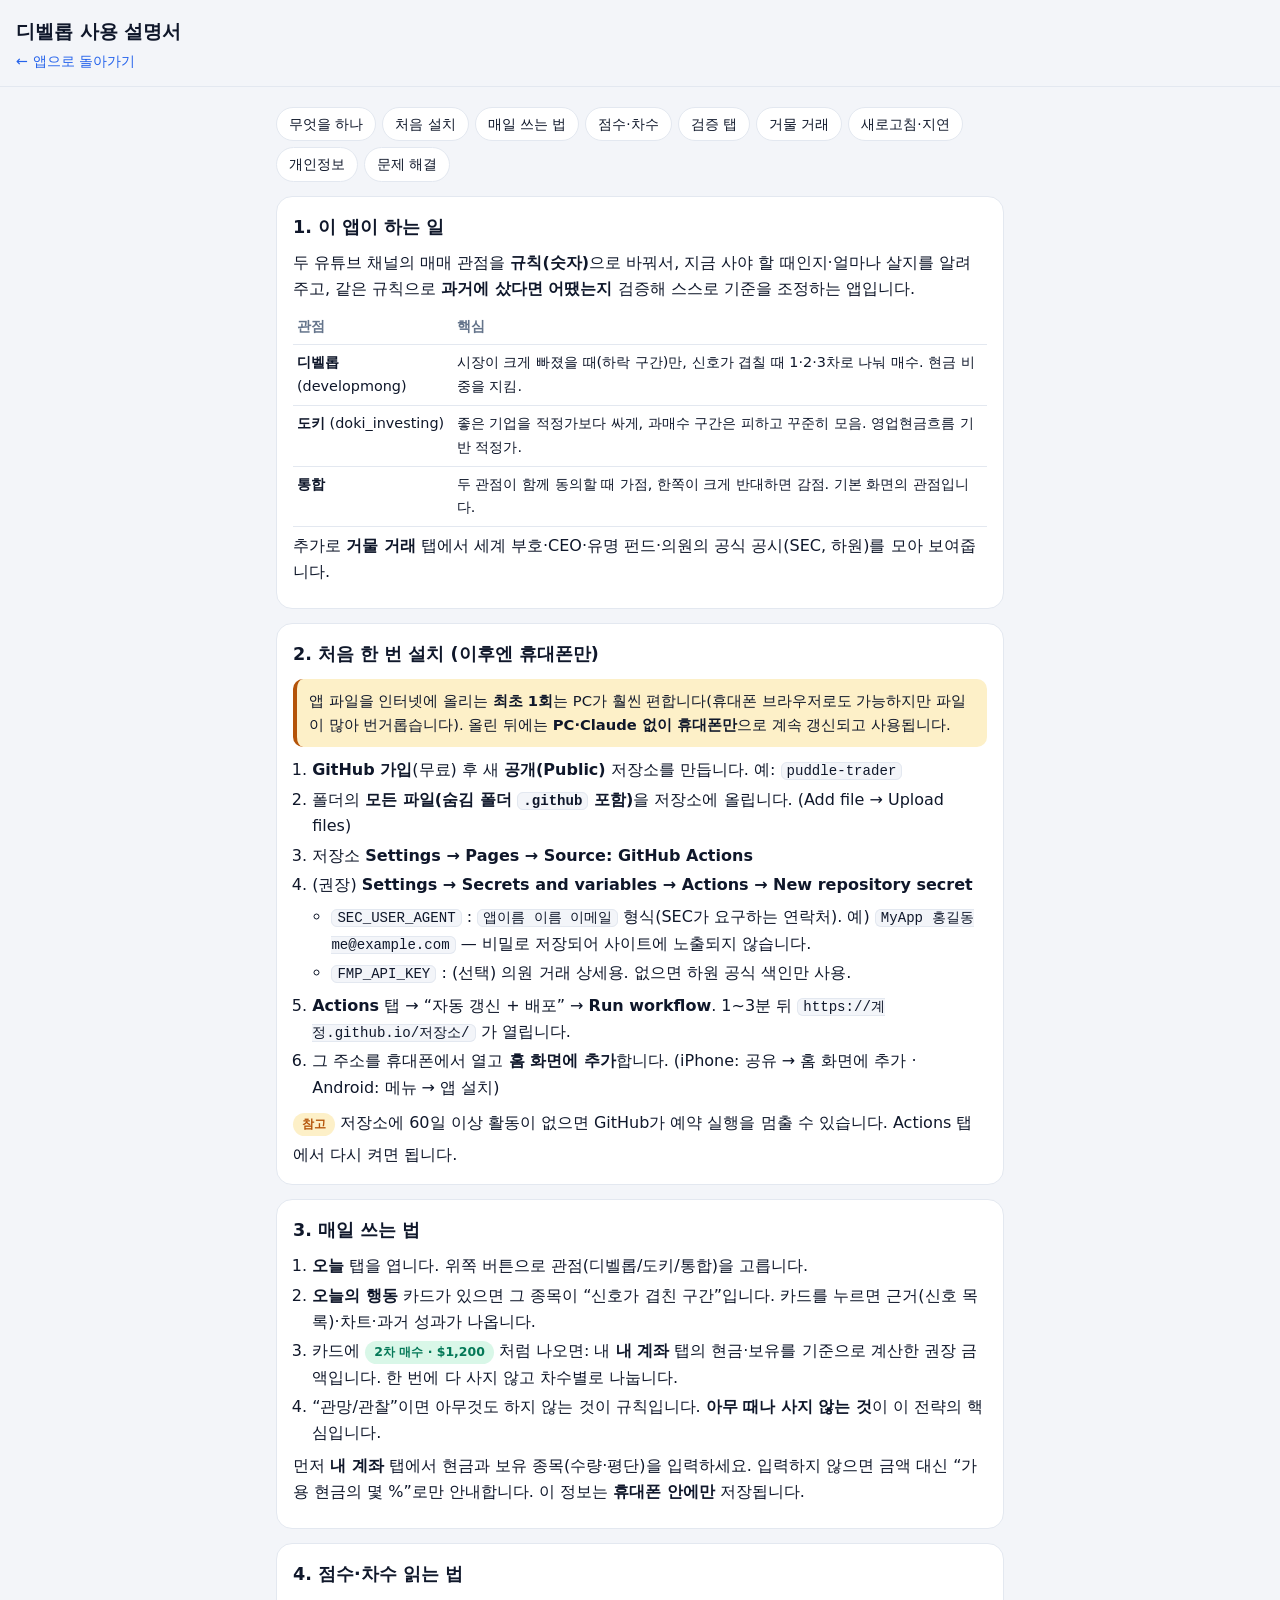
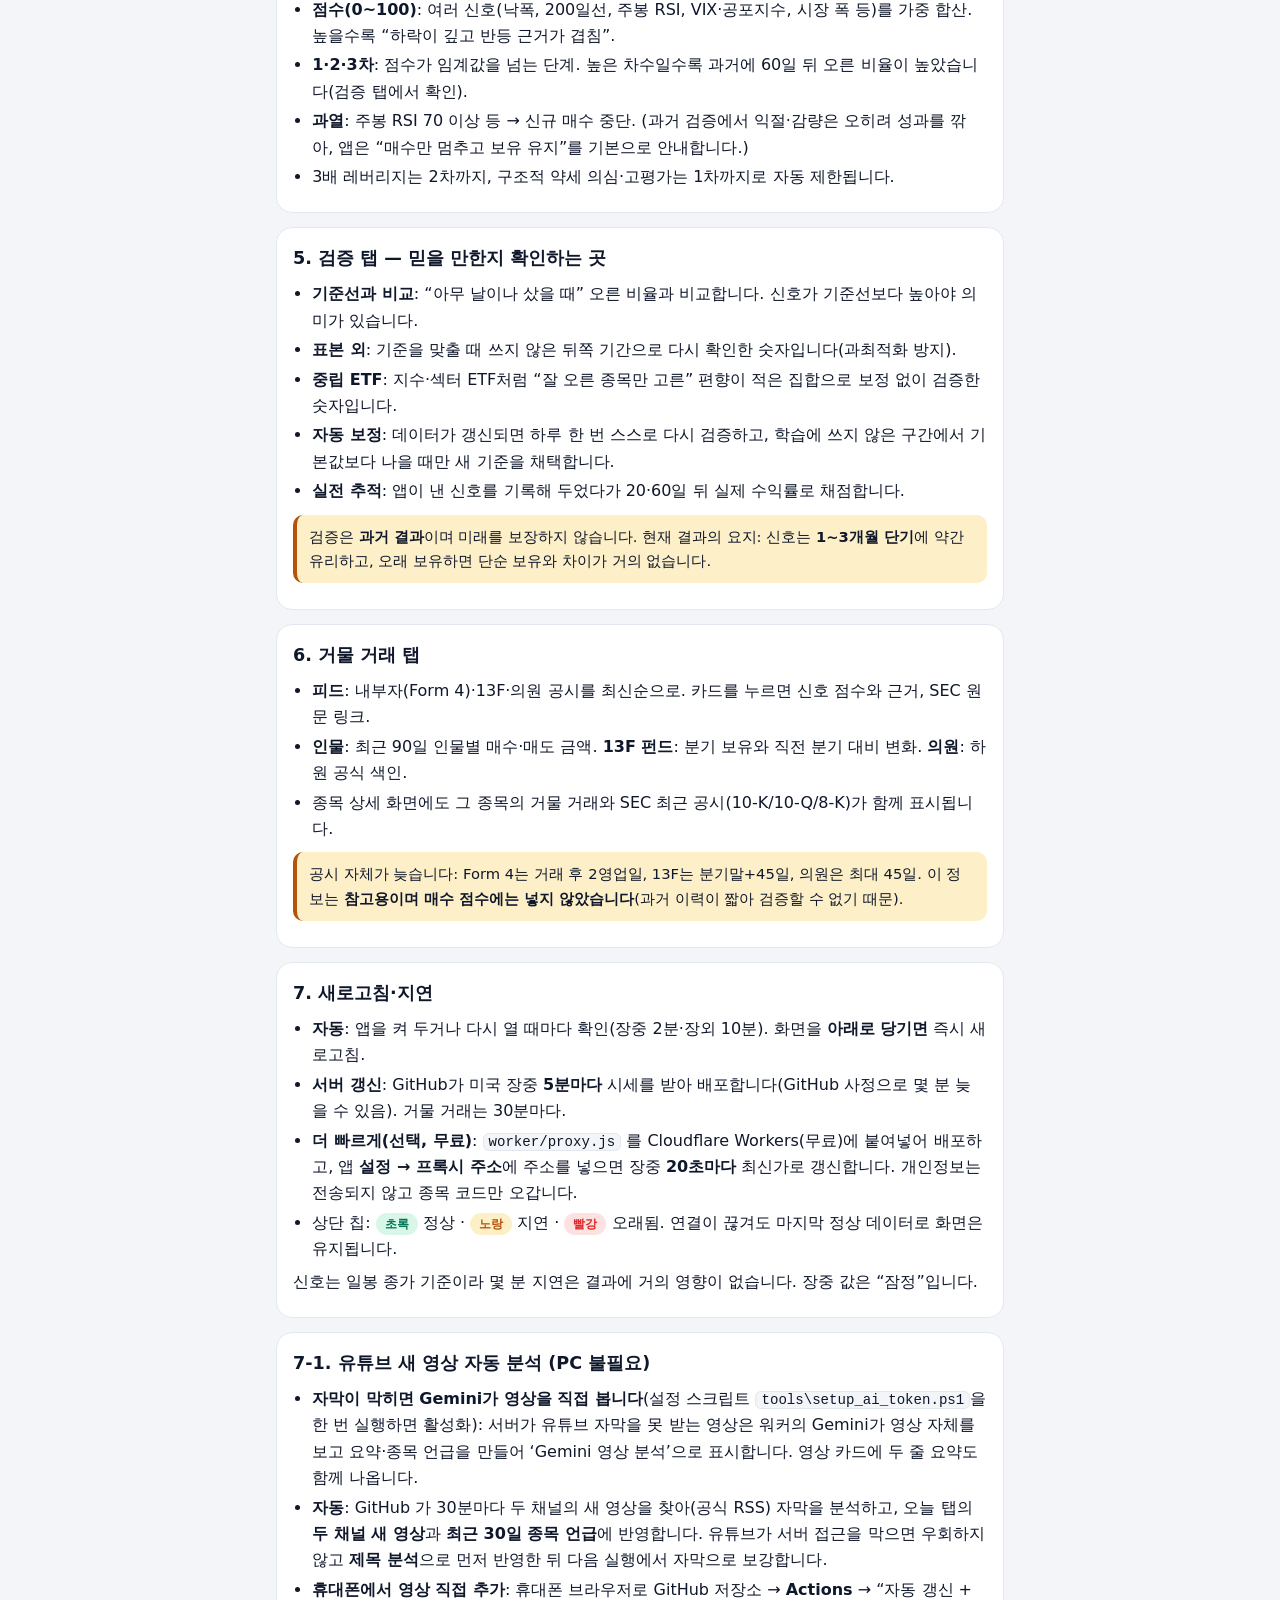
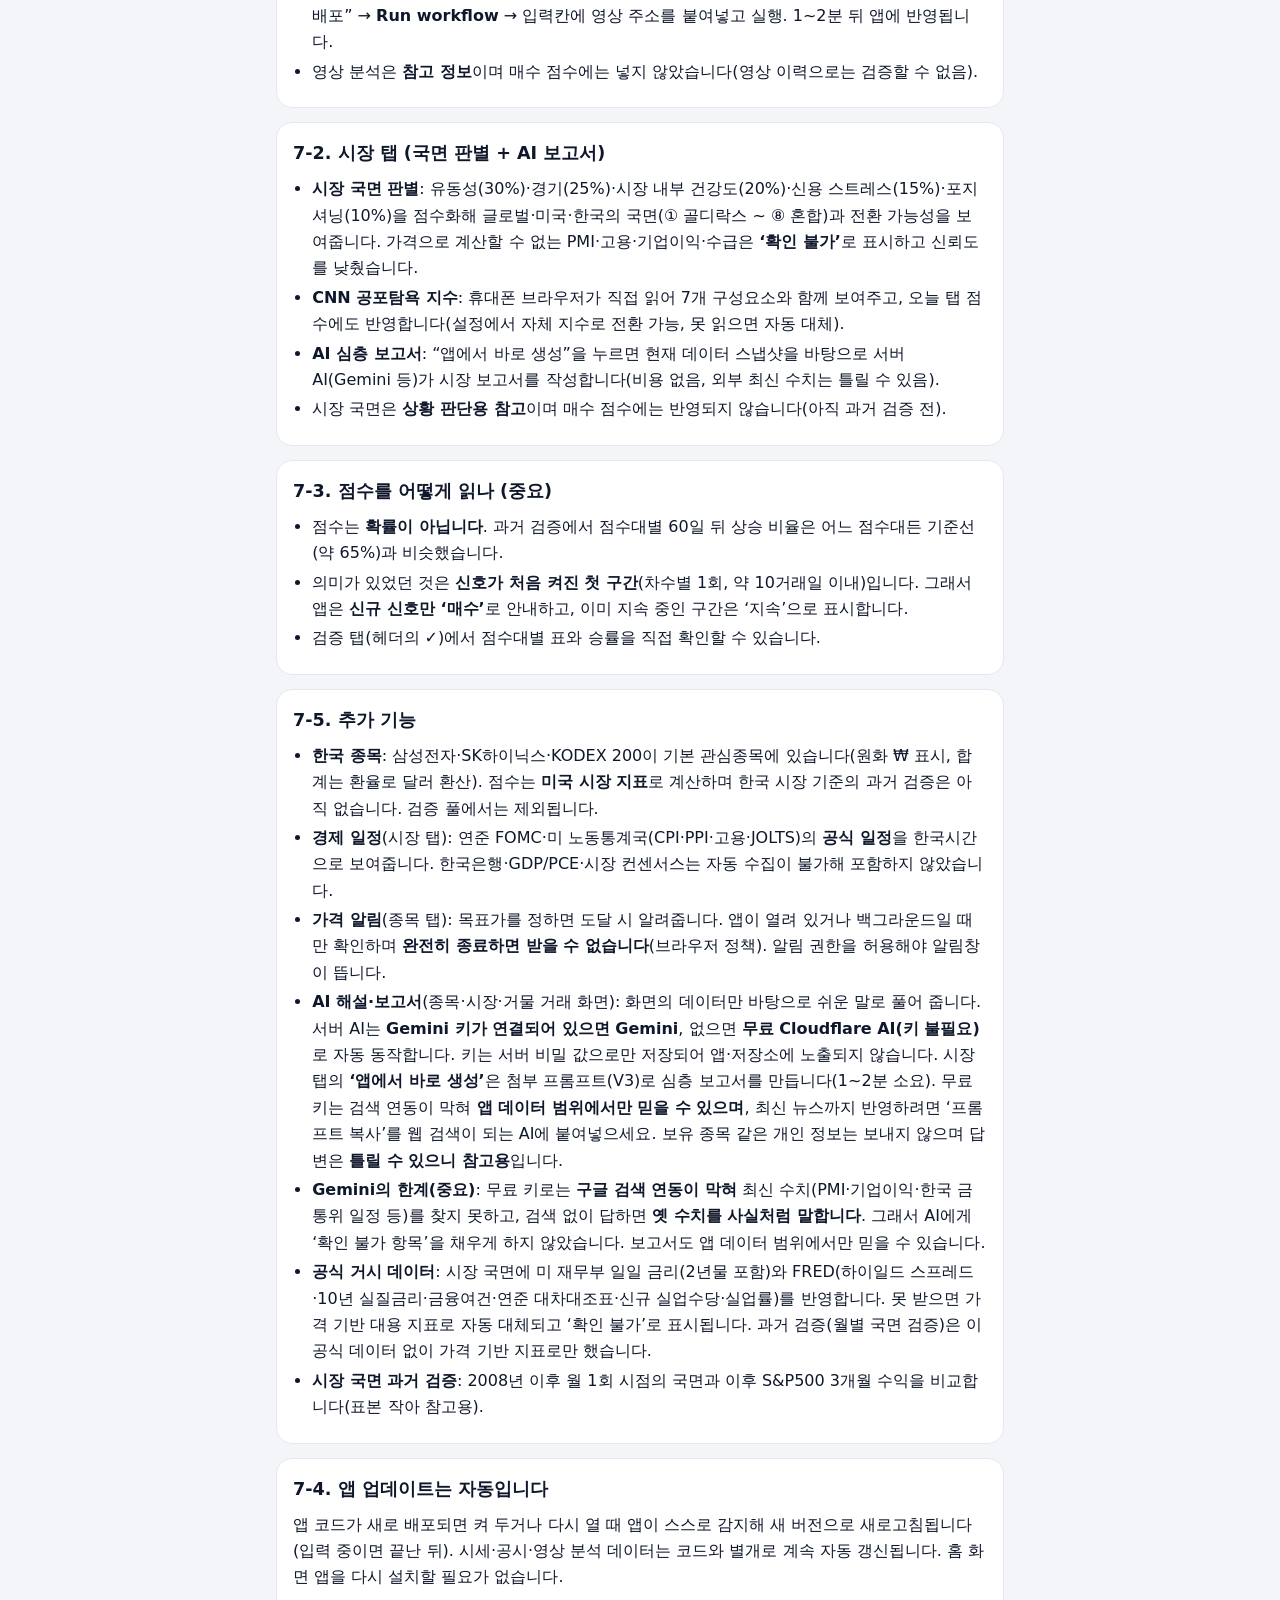
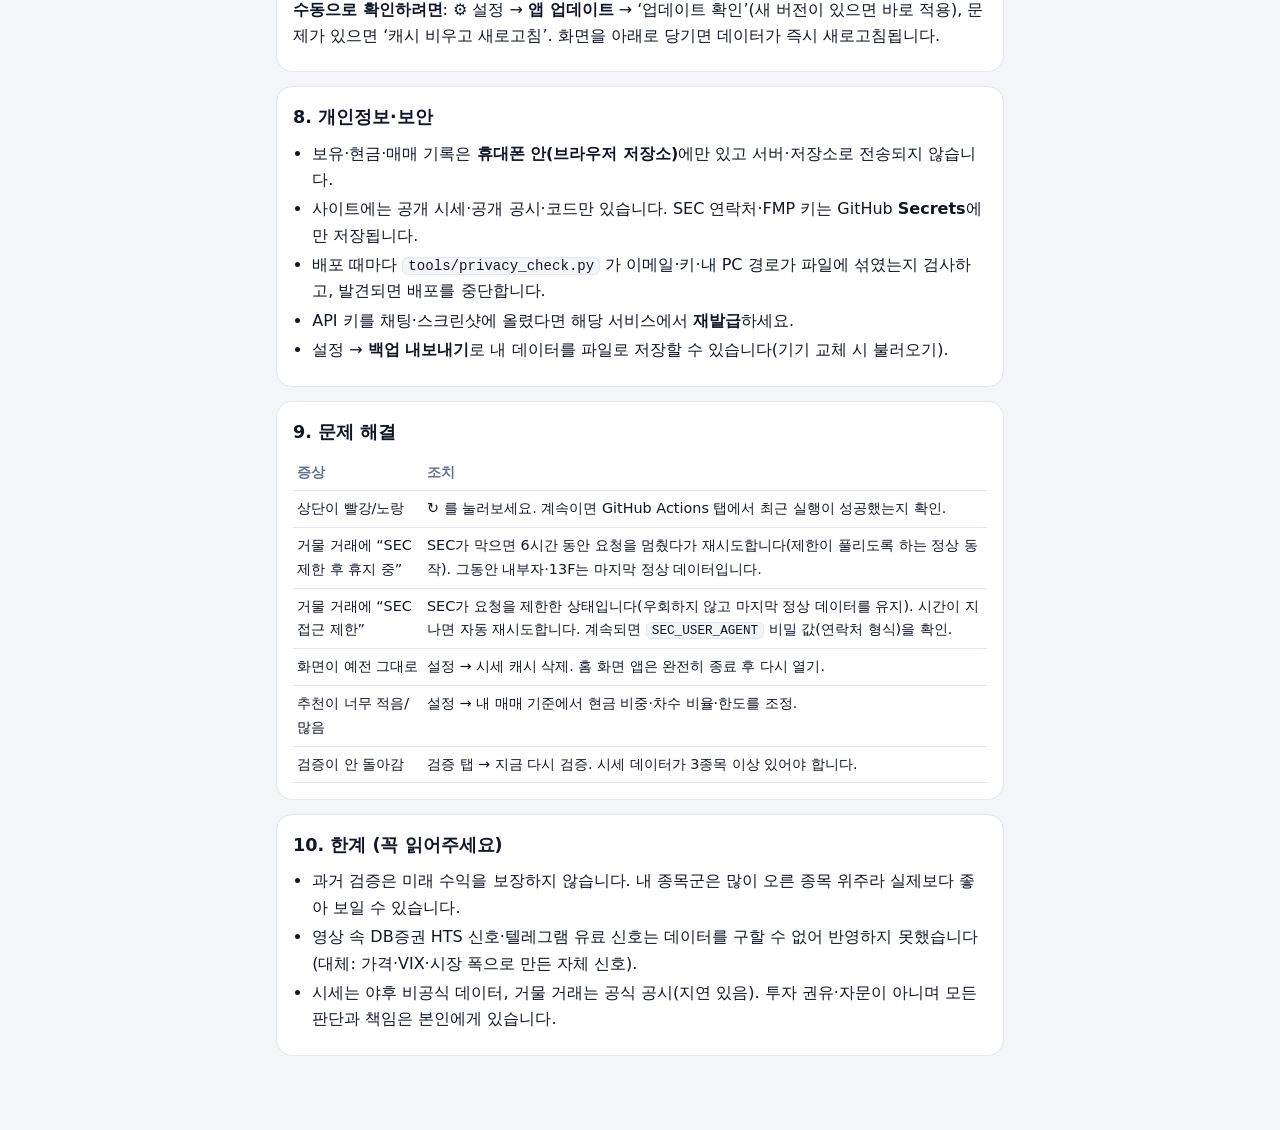
==== guide.html @ 91f0b8ea "상세 보기·3관점 비교·투자지표·종목 검색 추가, 불필요 항목 정리 - detail.js: 모든 지표 클릭 시 상세 시트(추이·기간별 변화·위치), 세 관점 비교, PER 등 투자" ====
<!doctype html>
<html lang="ko">
<head>
<meta charset="utf-8">
<meta name="viewport" content="width=device-width,initial-scale=1,viewport-fit=cover">
<meta name="theme-color" content="#0f172a">
<title>디벨롭 사용 설명서</title>
<style>
:root{--bg:#f3f5f9;--card:#fff;--ink:#0f172a;--mut:#64748b;--line:#e3e8f0;--acc:#2563eb;--good:#047857;--goodbg:#d9f7e8;--warn:#b45309;--warnbg:#fdf0c8;--bad:#dc2626;--badbg:#fde2e2}
@media (prefers-color-scheme:dark){:root{--bg:#0a0f1d;--card:#121a2e;--ink:#e8edf7;--mut:#9aa8bf;--line:#23304b;--acc:#6aa7ff;--good:#34d399;--goodbg:#073a2c;--warn:#fbbf24;--warnbg:#3b2b07;--bad:#f87171;--badbg:#411616}}
*{box-sizing:border-box}body{margin:0;background:var(--bg);color:var(--ink);font:16px/1.65 system-ui,-apple-system,"Malgun Gothic","Apple SD Gothic Neo",sans-serif}
header{padding:calc(16px + env(safe-area-inset-top)) 16px 12px;position:sticky;top:0;background:var(--bg);border-bottom:1px solid var(--line);z-index:5}
header h1{margin:0;font-size:1.2rem}header a{color:var(--acc);font-size:.9rem;text-decoration:none}
main{max-width:760px;margin:0 auto;padding:12px 16px 60px}
nav.toc{display:flex;flex-wrap:wrap;gap:6px;margin:8px 0 4px}nav.toc a{padding:5px 12px;border:1px solid var(--line);border-radius:99px;background:var(--card);color:var(--ink);text-decoration:none;font-size:.85rem}
section{background:var(--card);border:1px solid var(--line);border-radius:16px;padding:16px;margin:14px 0}
h2{margin:0 0 8px;font-size:1.1rem}h3{margin:14px 0 4px;font-size:1rem}p{margin:6px 0}ul,ol{padding-left:1.2em;margin:6px 0}li{margin:3px 0}
.tag{display:inline-block;padding:1px 9px;border-radius:99px;font-size:.78rem;font-weight:700;background:var(--goodbg);color:var(--good)}.tag.w{background:var(--warnbg);color:var(--warn)}.tag.b{background:var(--badbg);color:var(--bad)}
.box{border-left:4px solid var(--warn);background:var(--warnbg);padding:10px 12px;border-radius:10px;margin:10px 0;font-size:.92rem}
.ok{border-color:var(--good);background:var(--goodbg)}table{width:100%;border-collapse:collapse;font-size:.9rem}th,td{border-bottom:1px solid var(--line);padding:6px 4px;text-align:left;vertical-align:top}th{color:var(--mut);font-weight:600}
code{background:var(--bg);border:1px solid var(--line);border-radius:6px;padding:0 5px;font-size:.88em}
</style>
</head>
<body>
<header><h1>디벨롭 사용 설명서</h1><a href="index.html">← 앱으로 돌아가기</a></header>
<main>
<nav class="toc"><a href="#what">무엇을 하나</a><a href="#setup">처음 설치</a><a href="#daily">매일 쓰는 법</a><a href="#score">점수·차수</a><a href="#verify">검증 탭</a><a href="#whales">거물 거래</a><a href="#fresh">새로고침·지연</a><a href="#privacy">개인정보</a><a href="#fix">문제 해결</a></nav>

<section id="what"><h2>1. 이 앱이 하는 일</h2>
<p>두 유튜브 채널의 매매 관점을 <b>규칙(숫자)</b>으로 바꿔서, 지금 사야 할 때인지·얼마나 살지를 알려 주고, 같은 규칙으로 <b>과거에 샀다면 어땠는지</b> 검증해 스스로 기준을 조정하는 앱입니다.</p>
<table><tr><th>관점</th><th>핵심</th></tr>
<tr><td><b>디벨롭</b> (developmong)</td><td>시장이 크게 빠졌을 때(하락 구간)만, 신호가 겹칠 때 1·2·3차로 나눠 매수. 현금 비중을 지킴.</td></tr>
<tr><td><b>도키</b> (doki_investing)</td><td>좋은 기업을 적정가보다 싸게, 과매수 구간은 피하고 꾸준히 모음. 영업현금흐름 기반 적정가.</td></tr>
<tr><td><b>통합</b></td><td>두 관점이 함께 동의할 때 가점, 한쪽이 크게 반대하면 감점. 기본 화면의 관점입니다.</td></tr></table>
<p>추가로 <b>거물 거래</b> 탭에서 세계 부호·CEO·유명 펀드·의원의 공식 공시(SEC, 하원)를 모아 보여줍니다.</p></section>

<section id="setup"><h2>2. 처음 한 번 설치 (이후엔 휴대폰만)</h2>
<div class="box">앱 파일을 인터넷에 올리는 <b>최초 1회</b>는 PC가 훨씬 편합니다(휴대폰 브라우저로도 가능하지만 파일이 많아 번거롭습니다). 올린 뒤에는 <b>PC·Claude 없이 휴대폰만</b>으로 계속 갱신되고 사용됩니다.</div>
<ol>
<li><b>GitHub 가입</b>(무료) 후 새 <b>공개(Public)</b> 저장소를 만듭니다. 예: <code>puddle-trader</code></li>
<li>폴더의 <b>모든 파일(숨김 폴더 <code>.github</code> 포함)</b>을 저장소에 올립니다. (Add file → Upload files)</li>
<li>저장소 <b>Settings → Pages → Source: GitHub Actions</b></li>
<li>(권장) <b>Settings → Secrets and variables → Actions → New repository secret</b>
<ul><li><code>SEC_USER_AGENT</code> : <code>앱이름 이름 이메일</code> 형식(SEC가 요구하는 연락처). 예) <code>MyApp 홍길동 me@example.com</code> — 비밀로 저장되어 사이트에 노출되지 않습니다.</li>
<li><code>FMP_API_KEY</code> : (선택) 의원 거래 상세용. 없으면 하원 공식 색인만 사용.</li></ul></li>
<li><b>Actions</b> 탭 → “자동 갱신 + 배포” → <b>Run workflow</b>. 1~3분 뒤 <code>https://계정.github.io/저장소/</code> 가 열립니다.</li>
<li>그 주소를 휴대폰에서 열고 <b>홈 화면에 추가</b>합니다. (iPhone: 공유 → 홈 화면에 추가 · Android: 메뉴 → 앱 설치)</li>
</ol>
<p class="tag w">참고</p> 저장소에 60일 이상 활동이 없으면 GitHub가 예약 실행을 멈출 수 있습니다. Actions 탭에서 다시 켜면 됩니다.</section>

<section id="daily"><h2>3. 매일 쓰는 법</h2>
<ol>
<li><b>오늘</b> 탭을 엽니다. 위쪽 버튼으로 관점(디벨롭/도키/통합)을 고릅니다.</li>
<li><b>오늘의 행동</b> 카드가 있으면 그 종목이 “신호가 겹친 구간”입니다. 카드를 누르면 근거(신호 목록)·차트·과거 성과가 나옵니다.</li>
<li>카드에 <span class="tag">2차 매수 · $1,200</span> 처럼 나오면: 내 <b>내 계좌</b> 탭의 현금·보유를 기준으로 계산한 권장 금액입니다. 한 번에 다 사지 않고 차수별로 나눕니다.</li>
<li>“관망/관찰”이면 아무것도 하지 않는 것이 규칙입니다. <b>아무 때나 사지 않는 것</b>이 이 전략의 핵심입니다.</li>
</ol>
<p>먼저 <b>내 계좌</b> 탭에서 현금과 보유 종목(수량·평단)을 입력하세요. 입력하지 않으면 금액 대신 “가용 현금의 몇 %”로만 안내합니다. 이 정보는 <b>휴대폰 안에만</b> 저장됩니다.</p></section>

<section id="score"><h2>4. 점수·차수 읽는 법</h2>
<ul><li><b>점수(0~100)</b>: 여러 신호(낙폭, 200일선, 주봉 RSI, VIX·공포지수, 시장 폭 등)를 가중 합산. 높을수록 “하락이 깊고 반등 근거가 겹침”.</li>
<li><b>1·2·3차</b>: 점수가 임계값을 넘는 단계. 높은 차수일수록 과거에 60일 뒤 오른 비율이 높았습니다(검증 탭에서 확인).</li>
<li><b>과열</b>: 주봉 RSI 70 이상 등 → 신규 매수 중단. (과거 검증에서 익절·감량은 오히려 성과를 깎아, 앱은 “매수만 멈추고 보유 유지”를 기본으로 안내합니다.)</li>
<li>3배 레버리지는 2차까지, 구조적 약세 의심·고평가는 1차까지로 자동 제한됩니다.</li></ul></section>

<section id="verify"><h2>5. 검증 탭 — 믿을 만한지 확인하는 곳</h2>
<ul><li><b>기준선과 비교</b>: “아무 날이나 샀을 때” 오른 비율과 비교합니다. 신호가 기준선보다 높아야 의미가 있습니다.</li>
<li><b>표본 외</b>: 기준을 맞출 때 쓰지 않은 뒤쪽 기간으로 다시 확인한 숫자입니다(과최적화 방지).</li>
<li><b>중립 ETF</b>: 지수·섹터 ETF처럼 “잘 오른 종목만 고른” 편향이 적은 집합으로 보정 없이 검증한 숫자입니다.</li>
<li><b>자동 보정</b>: 데이터가 갱신되면 하루 한 번 스스로 다시 검증하고, 학습에 쓰지 않은 구간에서 기본값보다 나을 때만 새 기준을 채택합니다.</li>
<li><b>실전 추적</b>: 앱이 낸 신호를 기록해 두었다가 20·60일 뒤 실제 수익률로 채점합니다.</li></ul>
<div class="box">검증은 <b>과거 결과</b>이며 미래를 보장하지 않습니다. 현재 결과의 요지: 신호는 <b>1~3개월 단기</b>에 약간 유리하고, 오래 보유하면 단순 보유와 차이가 거의 없습니다.</div></section>

<section id="whales"><h2>6. 거물 거래 탭</h2>
<ul><li><b>피드</b>: 내부자(Form 4)·13F·의원 공시를 최신순으로. 카드를 누르면 신호 점수와 근거, SEC 원문 링크.</li>
<li><b>인물</b>: 최근 90일 인물별 매수·매도 금액. <b>13F 펀드</b>: 분기 보유와 직전 분기 대비 변화. <b>의원</b>: 하원 공식 색인.</li>
<li>종목 상세 화면에도 그 종목의 거물 거래와 SEC 최근 공시(10-K/10-Q/8-K)가 함께 표시됩니다.</li></ul>
<div class="box">공시 자체가 늦습니다: Form 4는 거래 후 2영업일, 13F는 분기말+45일, 의원은 최대 45일. 이 정보는 <b>참고용이며 매수 점수에는 넣지 않았습니다</b>(과거 이력이 짧아 검증할 수 없기 때문).</div></section>

<section id="fresh"><h2>7. 새로고침·지연</h2>
<ul><li><b>자동</b>: 앱을 켜 두거나 다시 열 때마다 확인(장중 2분·장외 10분). 화면을 <b>아래로 당기면</b> 즉시 새로고침.</li>
<li><b>서버 갱신</b>: GitHub가 미국 장중 <b>5분마다</b> 시세를 받아 배포합니다(GitHub 사정으로 몇 분 늦을 수 있음). 거물 거래는 30분마다.</li>
<li><b>더 빠르게(선택, 무료)</b>: <code>worker/proxy.js</code> 를 Cloudflare Workers(무료)에 붙여넣어 배포하고, 앱 <b>설정 → 프록시 주소</b>에 주소를 넣으면 장중 <b>20초마다</b> 최신가로 갱신합니다. 개인정보는 전송되지 않고 종목 코드만 오갑니다.</li>
<li>상단 칩: <span class="tag">초록</span> 정상 · <span class="tag w">노랑</span> 지연 · <span class="tag b">빨강</span> 오래됨. 연결이 끊겨도 마지막 정상 데이터로 화면은 유지됩니다.</li></ul>
<p>신호는 일봉 종가 기준이라 몇 분 지연은 결과에 거의 영향이 없습니다. 장중 값은 “잠정”입니다.</p></section>

<section id="videos"><h2>7-1. 유튜브 새 영상 자동 분석 (PC 불필요)</h2>
<ul><li><b>자막이 막히면 Gemini가 영상을 직접 봅니다</b>(설정 스크립트 <code>tools\setup_ai_token.ps1</code>을 한 번 실행하면 활성화): 서버가 유튜브 자막을 못 받는 영상은 워커의 Gemini가 영상 자체를 보고 요약·종목 언급을 만들어 ‘Gemini 영상 분석’으로 표시합니다. 영상 카드에 두 줄 요약도 함께 나옵니다.</li>
<li><b>자동</b>: GitHub 가 30분마다 두 채널의 새 영상을 찾아(공식 RSS) 자막을 분석하고, 오늘 탭의 <b>두 채널 새 영상</b>과 <b>최근 30일 종목 언급</b>에 반영합니다. 유튜브가 서버 접근을 막으면 우회하지 않고 <b>제목 분석</b>으로 먼저 반영한 뒤 다음 실행에서 자막으로 보강합니다.</li>
<li><b>휴대폰에서 영상 직접 추가</b>: 휴대폰 브라우저로 GitHub 저장소 → <b>Actions</b> → “자동 갱신 + 배포” → <b>Run workflow</b> → 입력칸에 영상 주소를 붙여넣고 실행. 1~2분 뒤 앱에 반영됩니다.</li>
<li>영상 분석은 <b>참고 정보</b>이며 매수 점수에는 넣지 않았습니다(영상 이력으로는 검증할 수 없음).</li></ul></section>

<section id="market"><h2>7-2. 시장 탭 (국면 판별 + AI 보고서)</h2>
<ul><li><b>시장 국면 판별</b>: 유동성(30%)·경기(25%)·시장 내부 건강도(20%)·신용 스트레스(15%)·포지셔닝(10%)을 점수화해 글로벌·미국·한국의 국면(① 골디락스 ~ ⑧ 혼합)과 전환 가능성을 보여줍니다. 가격으로 계산할 수 없는 PMI·고용·기업이익·수급은 <b>‘확인 불가’</b>로 표시하고 신뢰도를 낮췄습니다.</li>
<li><b>CNN 공포탐욕 지수</b>: 휴대폰 브라우저가 직접 읽어 7개 구성요소와 함께 보여주고, 오늘 탭 점수에도 반영합니다(설정에서 자체 지수로 전환 가능, 못 읽으면 자동 대체).</li>
<li><b>AI 심층 보고서</b>: “앱에서 바로 생성”을 누르면 현재 데이터 스냅샷을 바탕으로 서버 AI(Gemini 등)가 시장 보고서를 작성합니다(비용 없음, 외부 최신 수치는 틀릴 수 있음).</li>
<li>시장 국면은 <b>상황 판단용 참고</b>이며 매수 점수에는 반영되지 않습니다(아직 과거 검증 전).</li></ul></section>

<section id="trust"><h2>7-3. 점수를 어떻게 읽나 (중요)</h2>
<ul><li>점수는 <b>확률이 아닙니다</b>. 과거 검증에서 점수대별 60일 뒤 상승 비율은 어느 점수대든 기준선(약 65%)과 비슷했습니다.</li>
<li>의미가 있었던 것은 <b>신호가 처음 켜진 첫 구간</b>(차수별 1회, 약 10거래일 이내)입니다. 그래서 앱은 <b>신규 신호만 ‘매수’</b>로 안내하고, 이미 지속 중인 구간은 ‘지속’으로 표시합니다.</li>
<li>검증 탭(헤더의 ✓)에서 점수대별 표와 승률을 직접 확인할 수 있습니다.</li></ul></section>

<section id="extras"><h2>7-5. 추가 기능</h2>
<ul><li><b>한국 종목</b>: 삼성전자·SK하이닉스·KODEX 200이 기본 관심종목에 있습니다(원화 ₩ 표시, 합계는 환율로 달러 환산). 점수는 <b>미국 시장 지표</b>로 계산하며 한국 시장 기준의 과거 검증은 아직 없습니다. 검증 풀에서는 제외됩니다.</li>
<li><b>경제 일정</b>(시장 탭): 연준 FOMC·미 노동통계국(CPI·PPI·고용·JOLTS)의 <b>공식 일정</b>을 한국시간으로 보여줍니다. 한국은행·GDP/PCE·시장 컨센서스는 자동 수집이 불가해 포함하지 않았습니다.</li>
<li><b>가격 알림</b>(종목 탭): 목표가를 정하면 도달 시 알려줍니다. 앱이 열려 있거나 백그라운드일 때만 확인하며 <b>완전히 종료하면 받을 수 없습니다</b>(브라우저 정책). 알림 권한을 허용해야 알림창이 뜹니다.</li>
<li><b>AI 해설·보고서</b>(종목·시장·거물 거래 화면): 화면의 데이터만 바탕으로 쉬운 말로 풀어 줍니다. 서버 AI는 <b>Gemini 키가 연결되어 있으면 Gemini</b>, 없으면 <b>무료 Cloudflare AI(키 불필요)</b>로 자동 동작합니다. 키는 서버 비밀 값으로만 저장되어 앱·저장소에 노출되지 않습니다. 시장 탭의 <b>‘앱에서 바로 생성’</b>은 첨부 프롬프트(V3)로 심층 보고서를 만듭니다(1~2분 소요). 무료 키는 검색 연동이 막혀 <b>앱 데이터 범위에서만 믿을 수 있으며</b>, 최신 뉴스까지 반영하려면 ‘프롬프트 복사’를 웹 검색이 되는 AI에 붙여넣으세요. 보유 종목 같은 개인 정보는 보내지 않으며 답변은 <b>틀릴 수 있으니 참고용</b>입니다.</li>
<li><b>Gemini의 한계(중요)</b>: 무료 키로는 <b>구글 검색 연동이 막혀</b> 최신 수치(PMI·기업이익·한국 금통위 일정 등)를 찾지 못하고, 검색 없이 답하면 <b>옛 수치를 사실처럼 말합니다</b>. 그래서 AI에게 ‘확인 불가 항목’을 채우게 하지 않았습니다. 보고서도 앱 데이터 범위에서만 믿을 수 있습니다.</li>
<li><b>공식 거시 데이터</b>: 시장 국면에 미 재무부 일일 금리(2년물 포함)와 FRED(하이일드 스프레드·10년 실질금리·금융여건·연준 대차대조표·신규 실업수당·실업률)를 반영합니다. 못 받으면 가격 기반 대용 지표로 자동 대체되고 ‘확인 불가’로 표시됩니다. 과거 검증(월별 국면 검증)은 이 공식 데이터 없이 가격 기반 지표로만 했습니다.</li>
<li><b>시장 국면 과거 검증</b>: 2008년 이후 월 1회 시점의 국면과 이후 S&P500 3개월 수익을 비교합니다(표본 작아 참고용).</li></ul></section>

<section id="autoupdate"><h2>7-4. 앱 업데이트는 자동입니다</h2>
<p>앱 코드가 새로 배포되면 켜 두거나 다시 열 때 앱이 스스로 감지해 새 버전으로 새로고침됩니다(입력 중이면 끝난 뒤). 시세·공시·영상 분석 데이터는 코드와 별개로 계속 자동 갱신됩니다. 홈 화면 앱을 다시 설치할 필요가 없습니다.</p>
<p><b>수동으로 확인하려면</b>: ⚙ 설정 → <b>앱 업데이트</b> → ‘업데이트 확인’(새 버전이 있으면 바로 적용), 문제가 있으면 ‘캐시 비우고 새로고침’. 화면을 아래로 당기면 데이터가 즉시 새로고침됩니다.</p></section>

<section id="privacy"><h2>8. 개인정보·보안</h2>
<ul><li>보유·현금·매매 기록은 <b>휴대폰 안(브라우저 저장소)</b>에만 있고 서버·저장소로 전송되지 않습니다.</li>
<li>사이트에는 공개 시세·공개 공시·코드만 있습니다. SEC 연락처·FMP 키는 GitHub <b>Secrets</b>에만 저장됩니다.</li>
<li>배포 때마다 <code>tools/privacy_check.py</code> 가 이메일·키·내 PC 경로가 파일에 섞였는지 검사하고, 발견되면 배포를 중단합니다.</li>
<li>API 키를 채팅·스크린샷에 올렸다면 해당 서비스에서 <b>재발급</b>하세요.</li>
<li>설정 → <b>백업 내보내기</b>로 내 데이터를 파일로 저장할 수 있습니다(기기 교체 시 불러오기).</li></ul></section>

<section id="fix"><h2>9. 문제 해결</h2>
<table><tr><th>증상</th><th>조치</th></tr>
<tr><td>상단이 빨강/노랑</td><td>↻ 를 눌러보세요. 계속이면 GitHub Actions 탭에서 최근 실행이 성공했는지 확인.</td></tr>
<tr><td>거물 거래에 “SEC 제한 후 휴지 중”</td><td>SEC가 막으면 6시간 동안 요청을 멈췄다가 재시도합니다(제한이 풀리도록 하는 정상 동작). 그동안 내부자·13F는 마지막 정상 데이터입니다.</td></tr>
<tr><td>거물 거래에 “SEC 접근 제한”</td><td>SEC가 요청을 제한한 상태입니다(우회하지 않고 마지막 정상 데이터를 유지). 시간이 지나면 자동 재시도합니다. 계속되면 <code>SEC_USER_AGENT</code> 비밀 값(연락처 형식)을 확인.</td></tr>
<tr><td>화면이 예전 그대로</td><td>설정 → 시세 캐시 삭제. 홈 화면 앱은 완전히 종료 후 다시 열기.</td></tr>
<tr><td>추천이 너무 적음/많음</td><td>설정 → 내 매매 기준에서 현금 비중·차수 비율·한도를 조정.</td></tr>
<tr><td>검증이 안 돌아감</td><td>검증 탭 → 지금 다시 검증. 시세 데이터가 3종목 이상 있어야 합니다.</td></tr></table></section>

<section><h2>10. 한계 (꼭 읽어주세요)</h2>
<ul><li>과거 검증은 미래 수익을 보장하지 않습니다. 내 종목군은 많이 오른 종목 위주라 실제보다 좋아 보일 수 있습니다.</li>
<li>영상 속 DB증권 HTS 신호·텔레그램 유료 신호는 데이터를 구할 수 없어 반영하지 못했습니다(대체: 가격·VIX·시장 폭으로 만든 자체 신호).</li>
<li>시세는 야후 비공식 데이터, 거물 거래는 공식 공시(지연 있음). 투자 권유·자문이 아니며 모든 판단과 책임은 본인에게 있습니다.</li></ul></section>
</main>
</body>
</html>
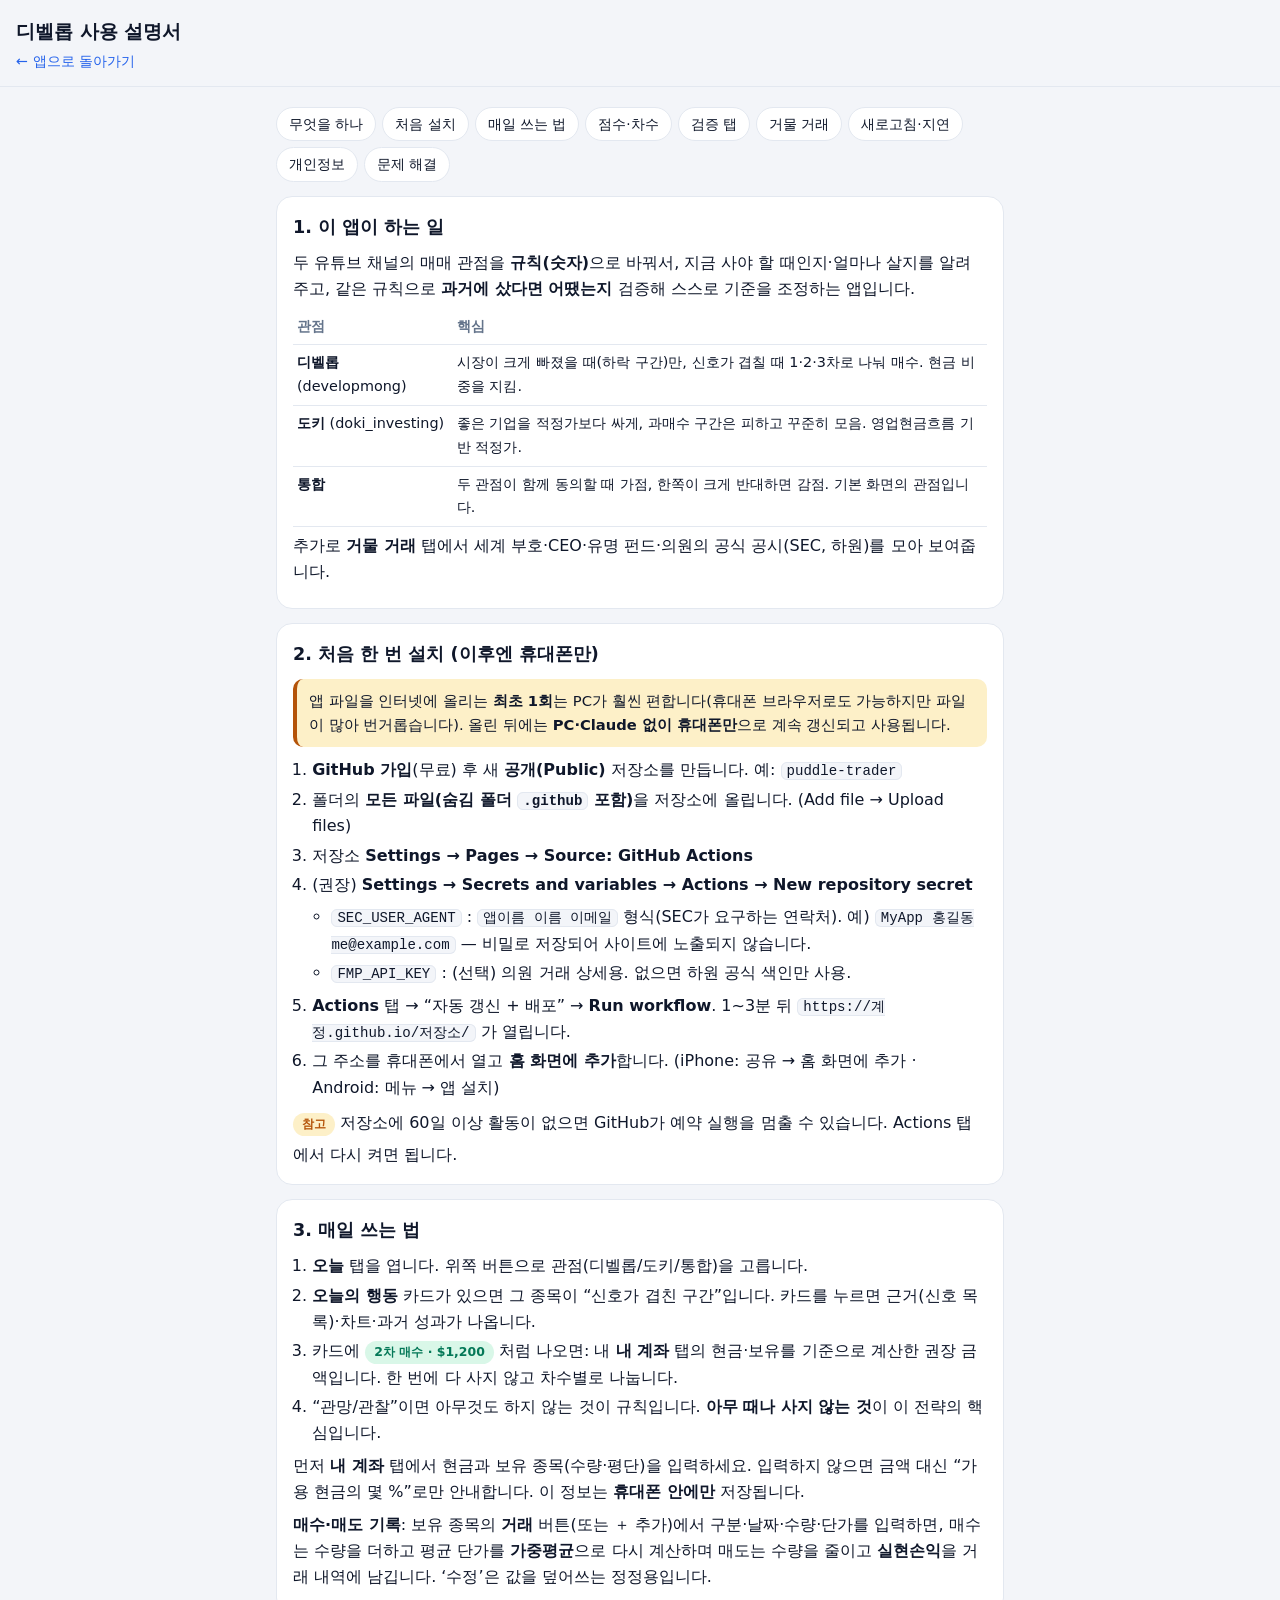
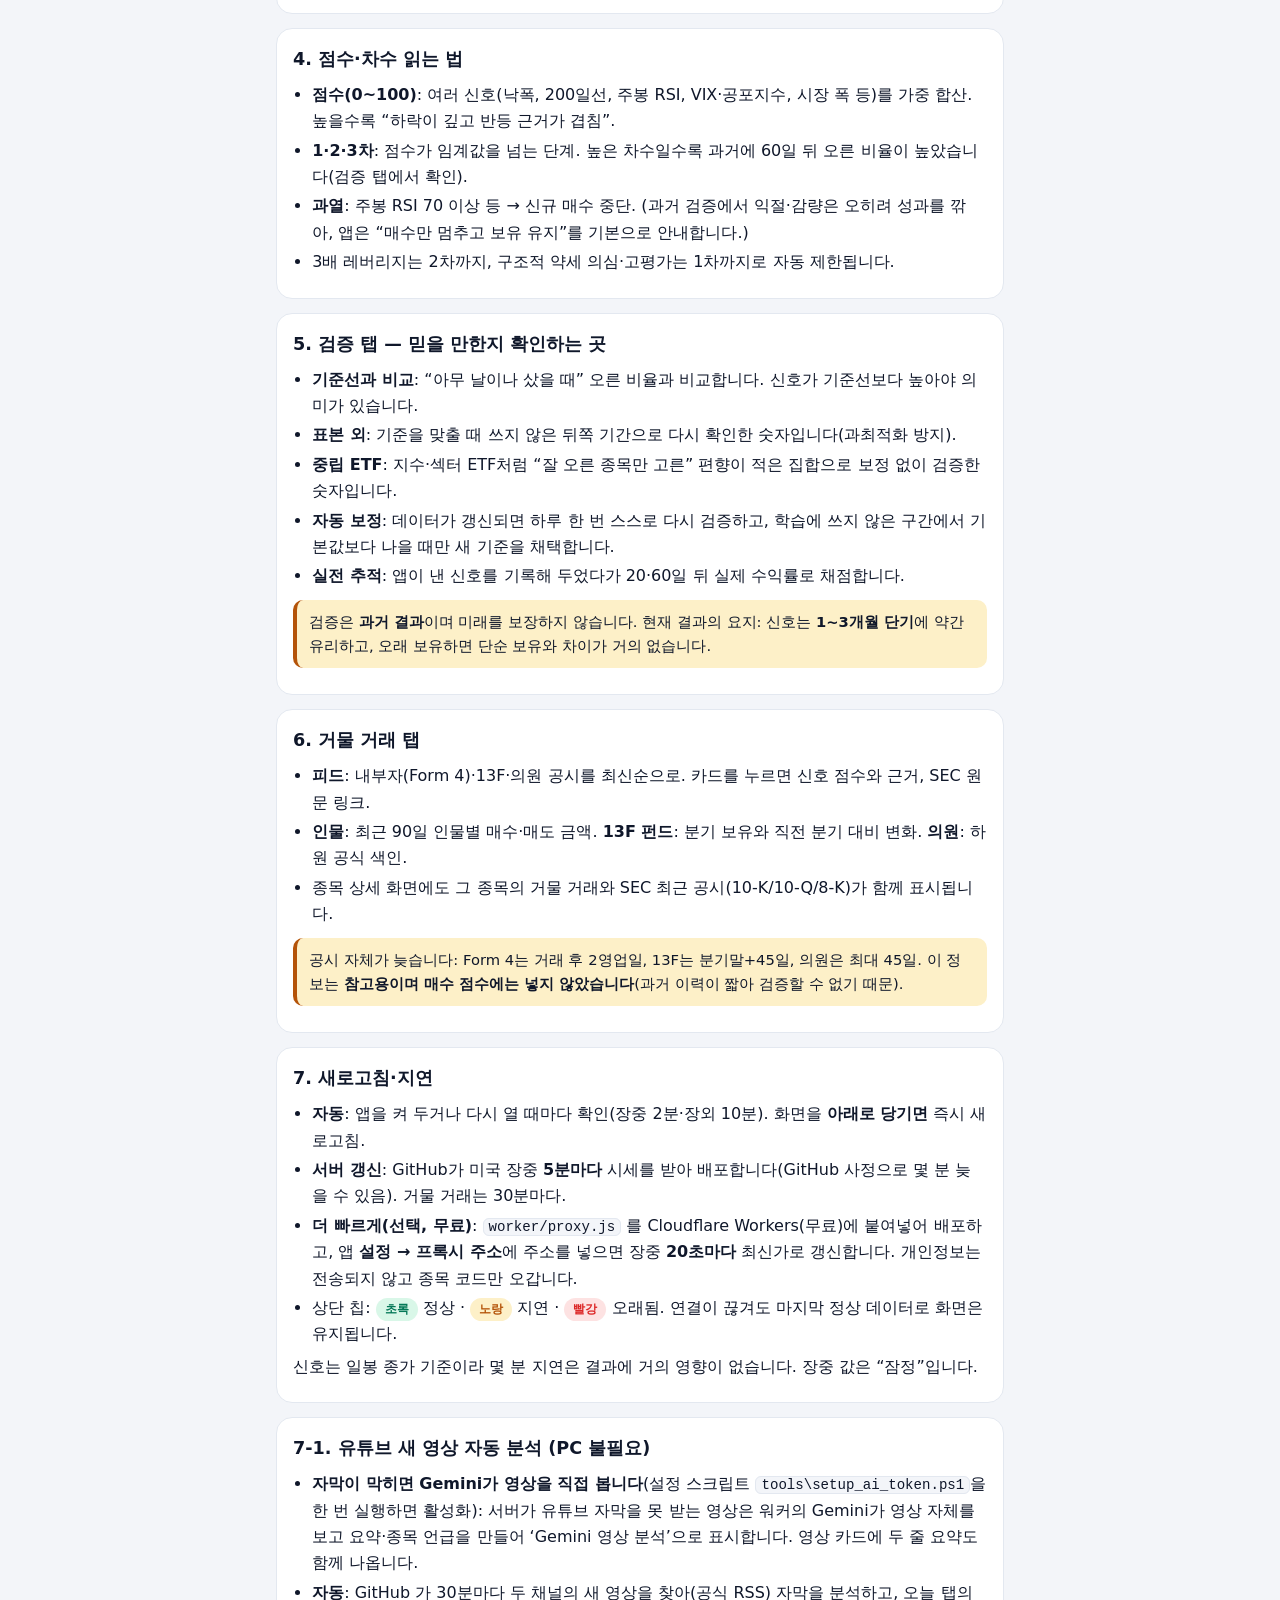
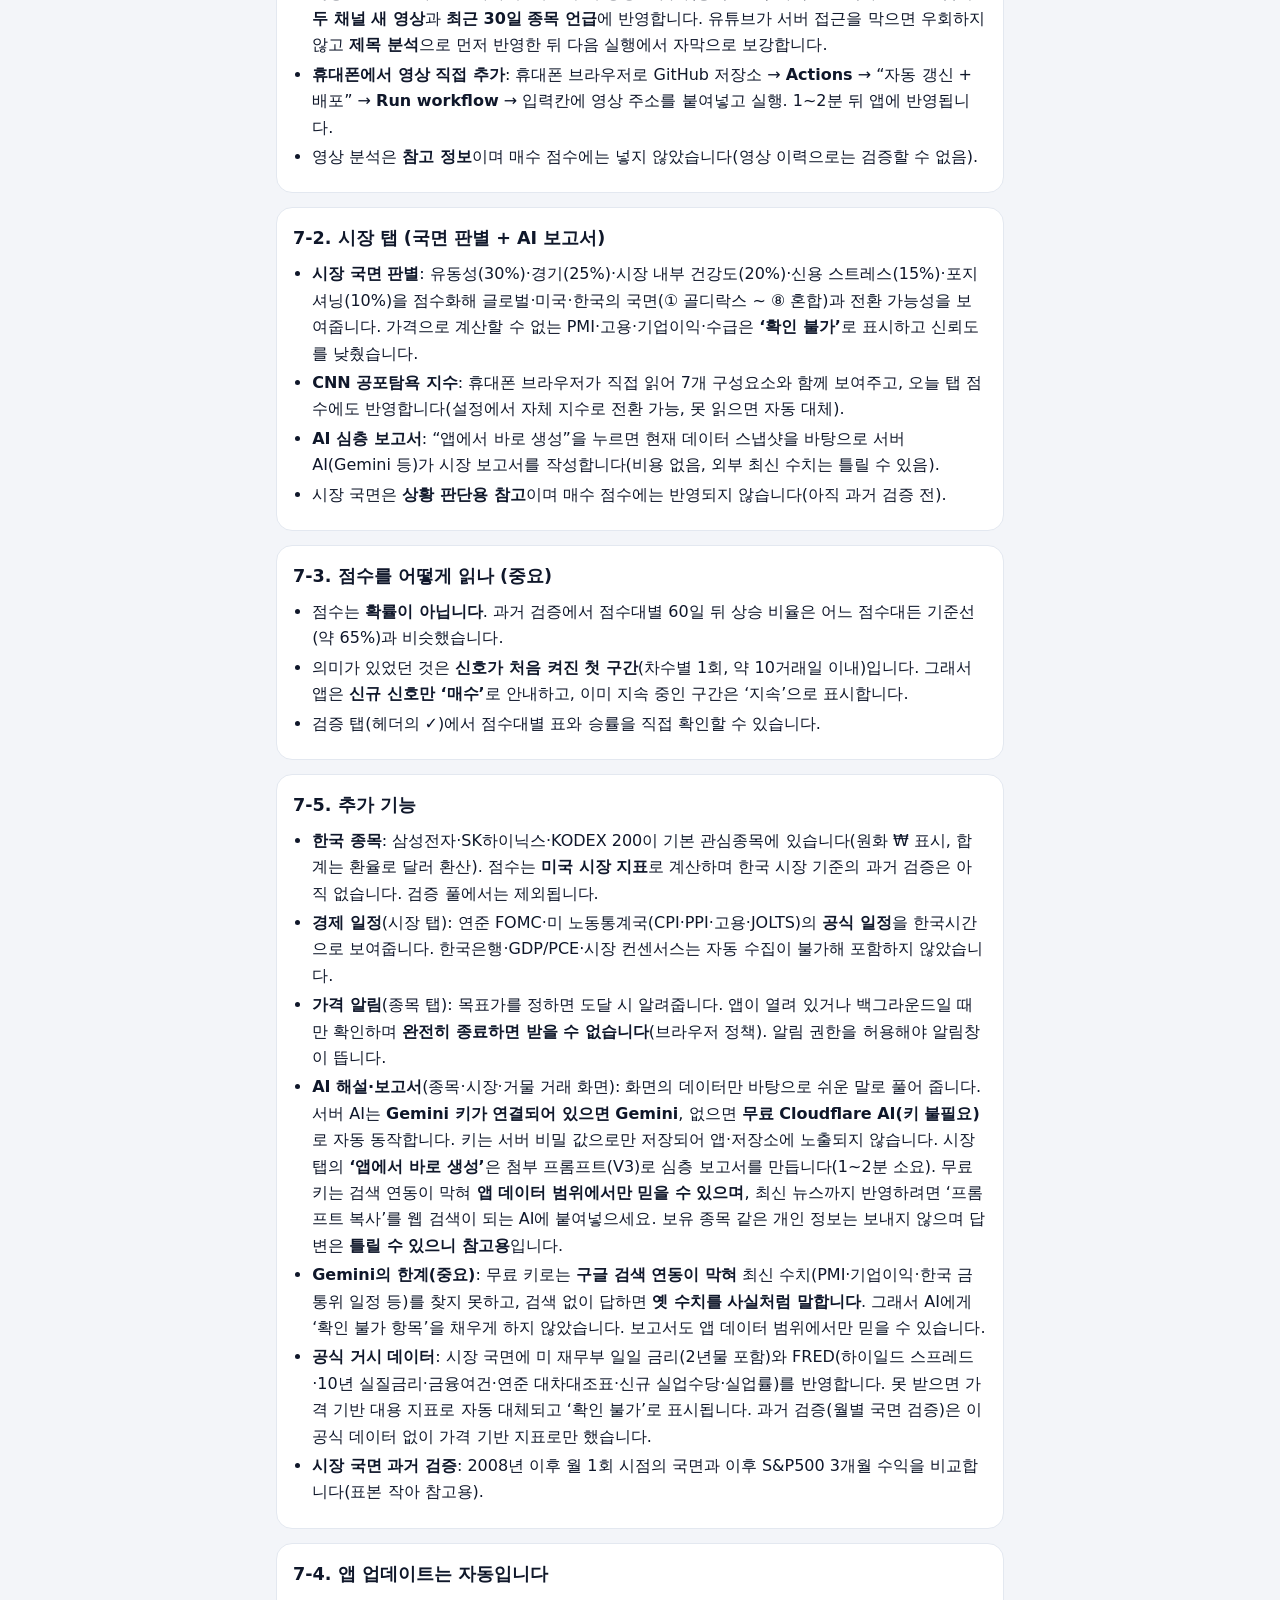
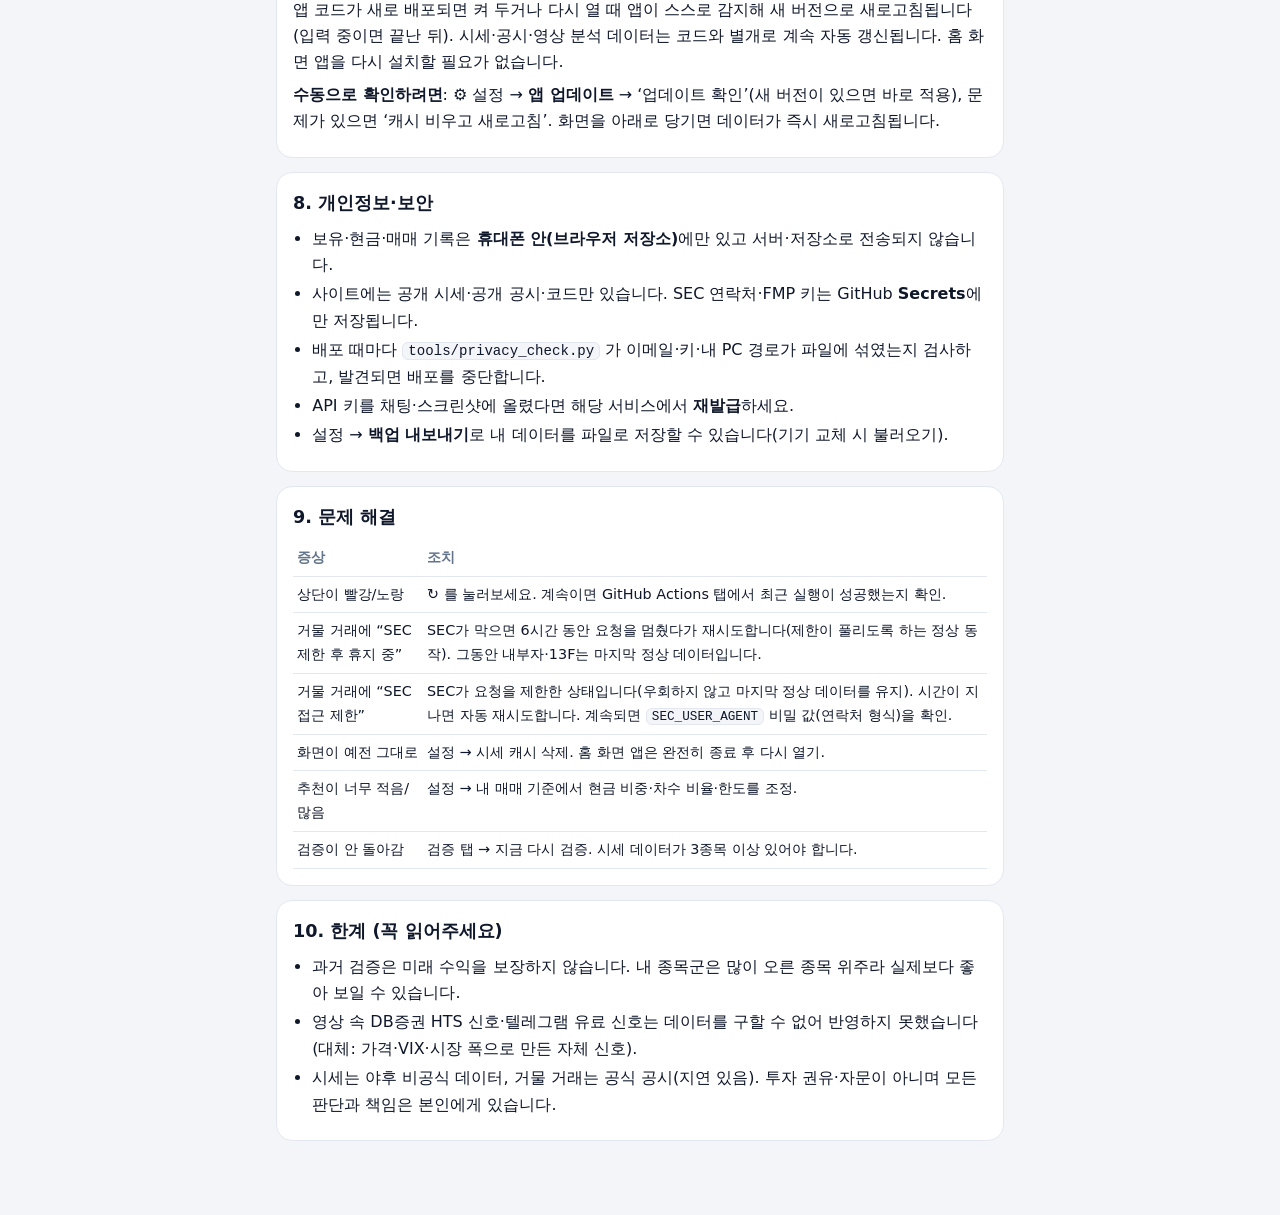
==== commit 038d990d: "내 계좌: 매수·매도 거래 기록(가중평균 평단, 실현손익, 날짜) 추가 Co-Authored-By: Claude Sonnet 5.5 <noreply@anthropic.com>" ====
--- a/guide.html
+++ b/guide.html
@@ -55,7 +55,8 @@
 <li>카드에 <span class="tag">2차 매수 · $1,200</span> 처럼 나오면: 내 <b>내 계좌</b> 탭의 현금·보유를 기준으로 계산한 권장 금액입니다. 한 번에 다 사지 않고 차수별로 나눕니다.</li>
 <li>“관망/관찰”이면 아무것도 하지 않는 것이 규칙입니다. <b>아무 때나 사지 않는 것</b>이 이 전략의 핵심입니다.</li>
 </ol>
-<p>먼저 <b>내 계좌</b> 탭에서 현금과 보유 종목(수량·평단)을 입력하세요. 입력하지 않으면 금액 대신 “가용 현금의 몇 %”로만 안내합니다. 이 정보는 <b>휴대폰 안에만</b> 저장됩니다.</p></section>
+<p>먼저 <b>내 계좌</b> 탭에서 현금과 보유 종목(수량·평단)을 입력하세요. 입력하지 않으면 금액 대신 “가용 현금의 몇 %”로만 안내합니다. 이 정보는 <b>휴대폰 안에만</b> 저장됩니다.</p>
+<p><b>매수·매도 기록</b>: 보유 종목의 <b>거래</b> 버튼(또는 ＋ 추가)에서 구분·날짜·수량·단가를 입력하면, 매수는 수량을 더하고 평균 단가를 <b>가중평균</b>으로 다시 계산하며 매도는 수량을 줄이고 <b>실현손익</b>을 거래 내역에 남깁니다. ‘수정’은 값을 덮어쓰는 정정용입니다.</p></section>
 
 <section id="score"><h2>4. 점수·차수 읽는 법</h2>
 <ul><li><b>점수(0~100)</b>: 여러 신호(낙폭, 200일선, 주봉 RSI, VIX·공포지수, 시장 폭 등)를 가중 합산. 높을수록 “하락이 깊고 반등 근거가 겹침”.</li>
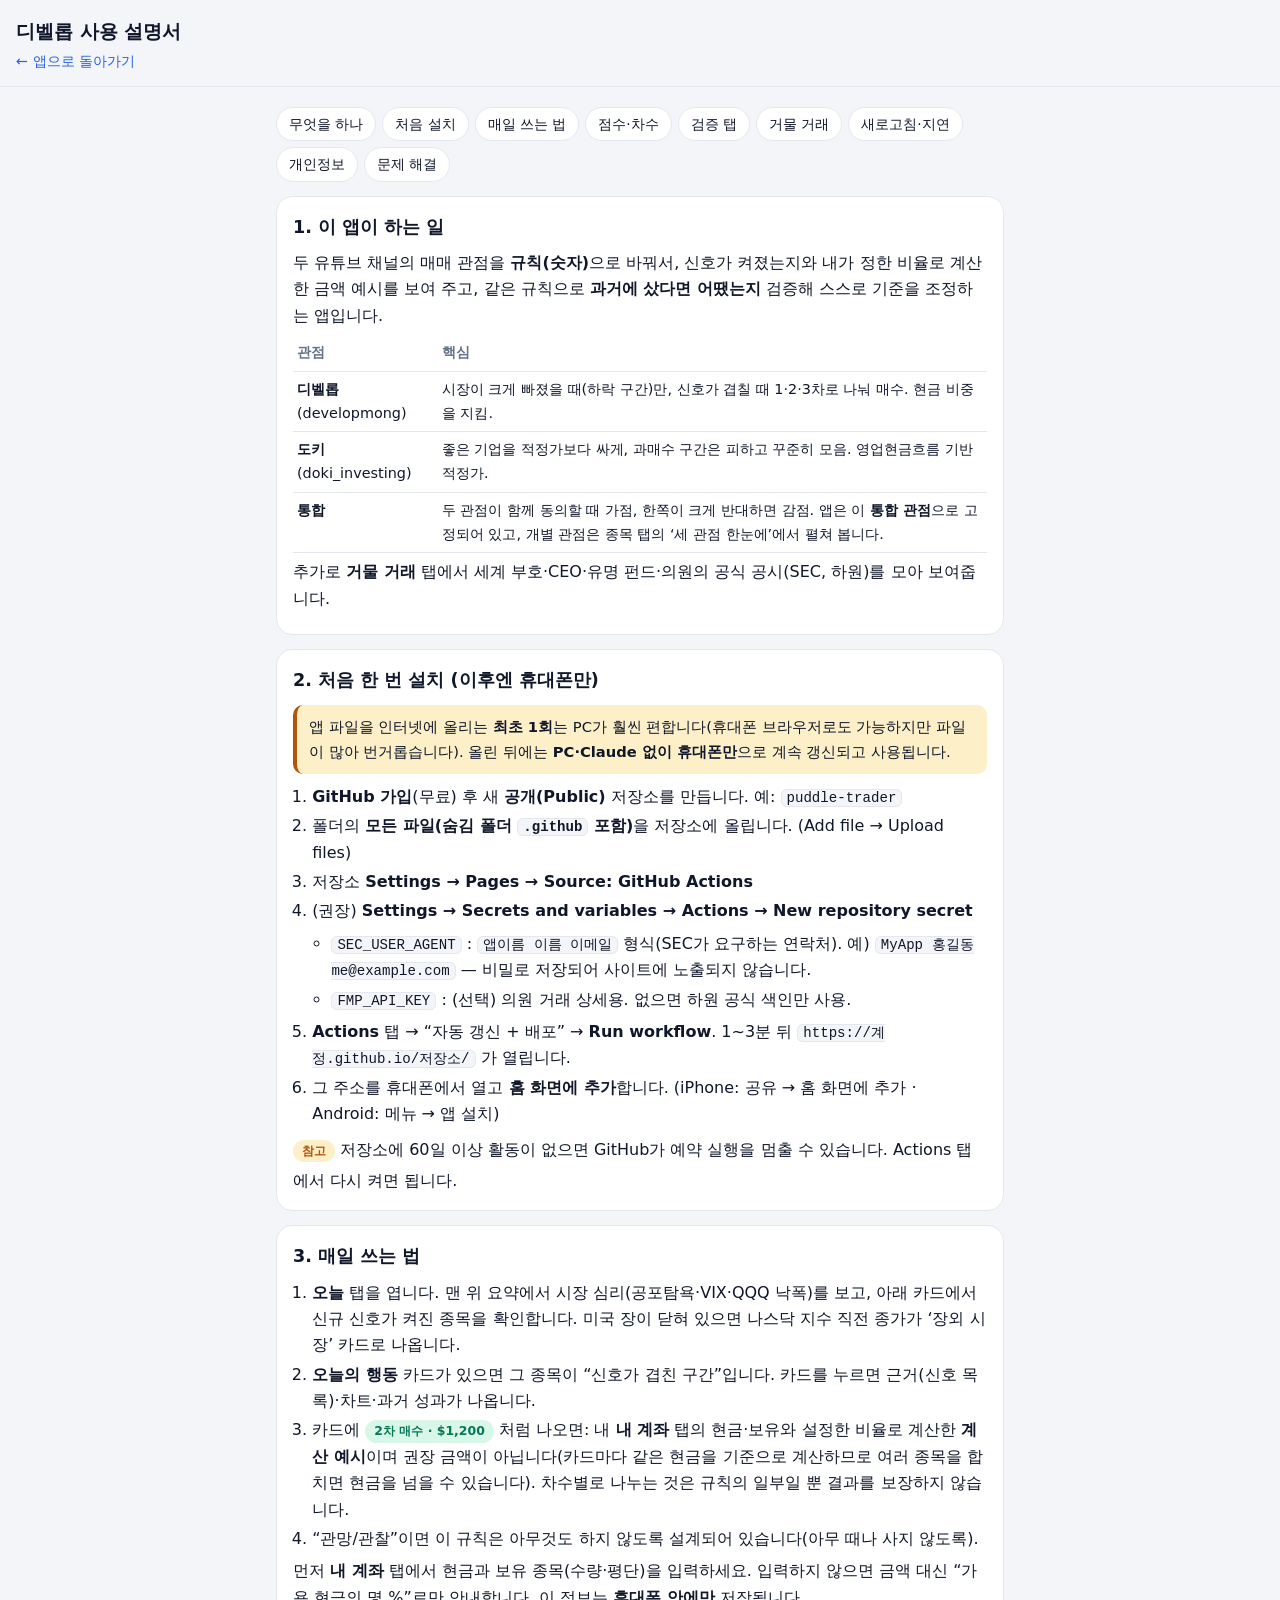
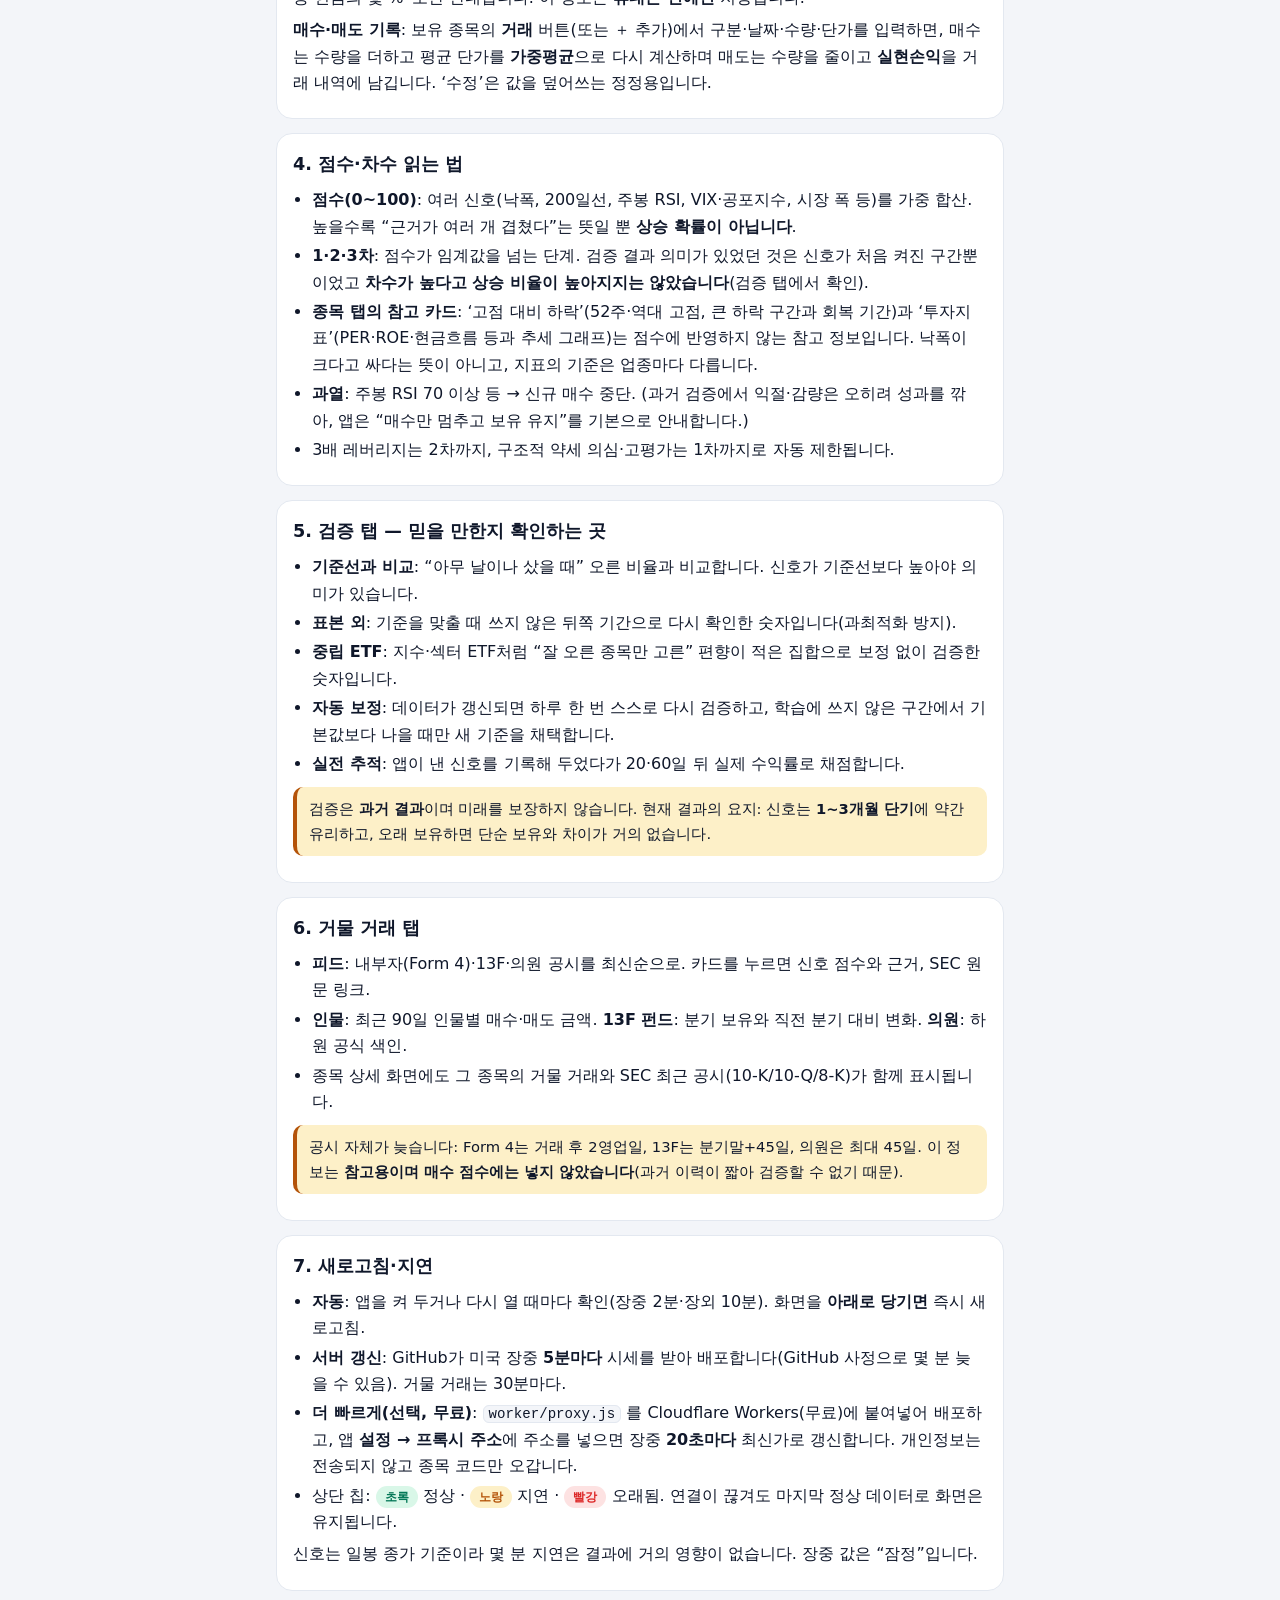
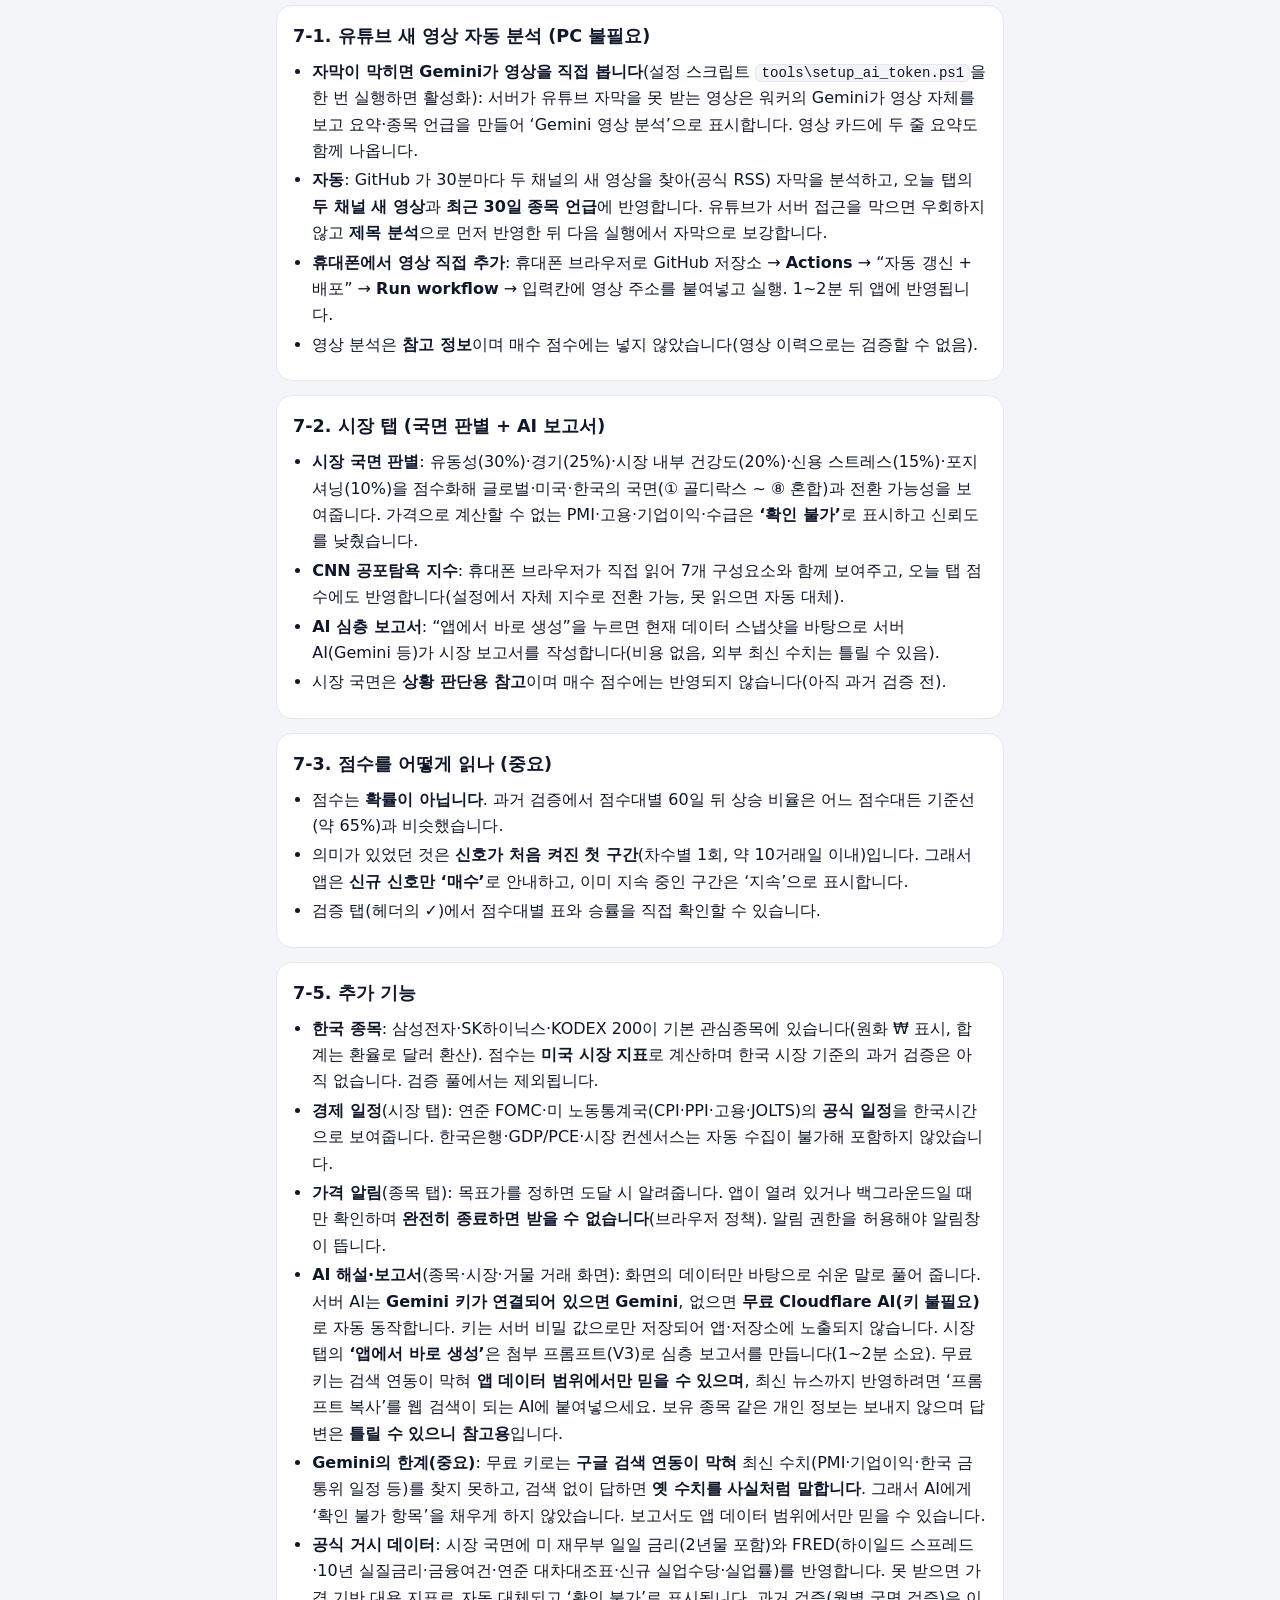
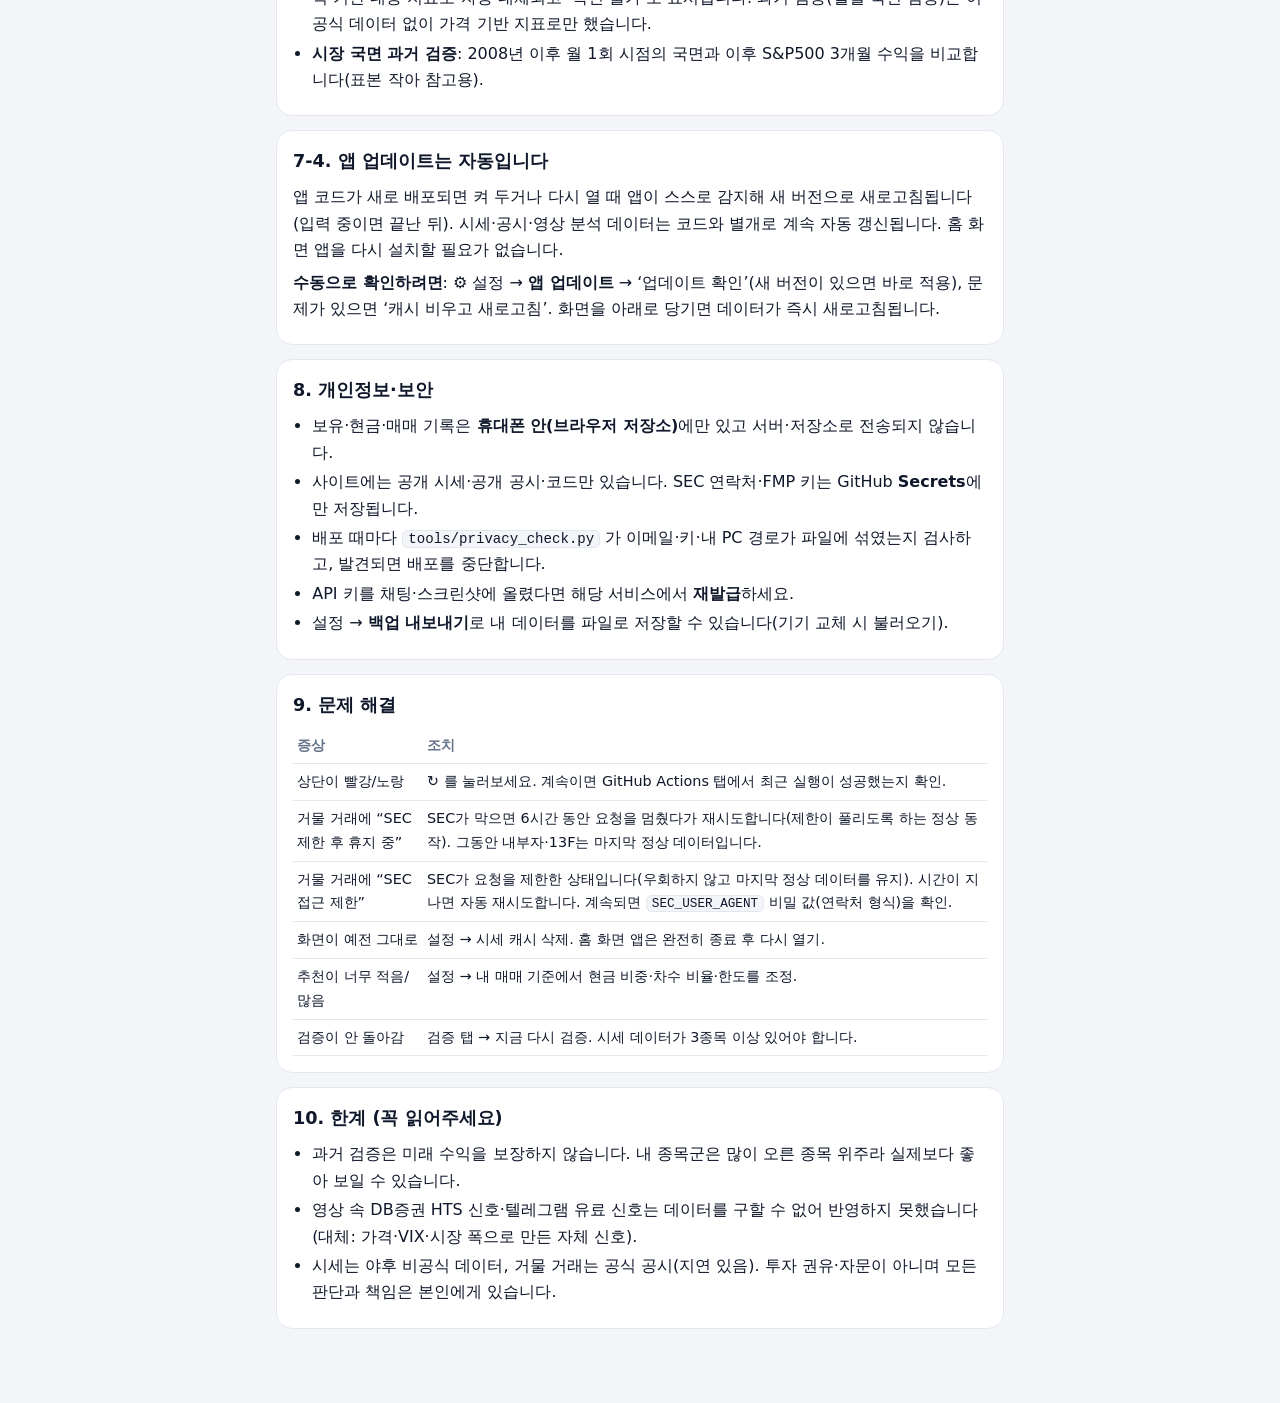
==== commit ee5f1aee: "레드팀 2차 개선: 입력·백업 검증 강화, CSP·링크 안전, 접근성(모달 포커스·대비), 휴장일·조기마감, 수집 파이프라인 안전장치, 투자 권유로 읽히는 문구 완화 Co-Auth" ====
--- a/guide.html
+++ b/guide.html
@@ -27,11 +27,11 @@
 <nav class="toc"><a href="#what">무엇을 하나</a><a href="#setup">처음 설치</a><a href="#daily">매일 쓰는 법</a><a href="#score">점수·차수</a><a href="#verify">검증 탭</a><a href="#whales">거물 거래</a><a href="#fresh">새로고침·지연</a><a href="#privacy">개인정보</a><a href="#fix">문제 해결</a></nav>
 
 <section id="what"><h2>1. 이 앱이 하는 일</h2>
-<p>두 유튜브 채널의 매매 관점을 <b>규칙(숫자)</b>으로 바꿔서, 지금 사야 할 때인지·얼마나 살지를 알려 주고, 같은 규칙으로 <b>과거에 샀다면 어땠는지</b> 검증해 스스로 기준을 조정하는 앱입니다.</p>
+<p>두 유튜브 채널의 매매 관점을 <b>규칙(숫자)</b>으로 바꿔서, 신호가 켜졌는지와 내가 정한 비율로 계산한 금액 예시를 보여 주고, 같은 규칙으로 <b>과거에 샀다면 어땠는지</b> 검증해 스스로 기준을 조정하는 앱입니다.</p>
 <table><tr><th>관점</th><th>핵심</th></tr>
 <tr><td><b>디벨롭</b> (developmong)</td><td>시장이 크게 빠졌을 때(하락 구간)만, 신호가 겹칠 때 1·2·3차로 나눠 매수. 현금 비중을 지킴.</td></tr>
 <tr><td><b>도키</b> (doki_investing)</td><td>좋은 기업을 적정가보다 싸게, 과매수 구간은 피하고 꾸준히 모음. 영업현금흐름 기반 적정가.</td></tr>
-<tr><td><b>통합</b></td><td>두 관점이 함께 동의할 때 가점, 한쪽이 크게 반대하면 감점. 기본 화면의 관점입니다.</td></tr></table>
+<tr><td><b>통합</b></td><td>두 관점이 함께 동의할 때 가점, 한쪽이 크게 반대하면 감점. 앱은 이 <b>통합 관점</b>으로 고정되어 있고, 개별 관점은 종목 탭의 ‘세 관점 한눈에’에서 펼쳐 봅니다.</td></tr></table>
 <p>추가로 <b>거물 거래</b> 탭에서 세계 부호·CEO·유명 펀드·의원의 공식 공시(SEC, 하원)를 모아 보여줍니다.</p></section>
 
 <section id="setup"><h2>2. 처음 한 번 설치 (이후엔 휴대폰만)</h2>
@@ -50,17 +50,18 @@
 
 <section id="daily"><h2>3. 매일 쓰는 법</h2>
 <ol>
-<li><b>오늘</b> 탭을 엽니다. 위쪽 버튼으로 관점(디벨롭/도키/통합)을 고릅니다.</li>
+<li><b>오늘</b> 탭을 엽니다. 맨 위 요약에서 시장 심리(공포탐욕·VIX·QQQ 낙폭)를 보고, 아래 카드에서 신규 신호가 켜진 종목을 확인합니다. 미국 장이 닫혀 있으면 나스닥 지수 직전 종가가 ‘장외 시장’ 카드로 나옵니다.</li>
 <li><b>오늘의 행동</b> 카드가 있으면 그 종목이 “신호가 겹친 구간”입니다. 카드를 누르면 근거(신호 목록)·차트·과거 성과가 나옵니다.</li>
-<li>카드에 <span class="tag">2차 매수 · $1,200</span> 처럼 나오면: 내 <b>내 계좌</b> 탭의 현금·보유를 기준으로 계산한 권장 금액입니다. 한 번에 다 사지 않고 차수별로 나눕니다.</li>
-<li>“관망/관찰”이면 아무것도 하지 않는 것이 규칙입니다. <b>아무 때나 사지 않는 것</b>이 이 전략의 핵심입니다.</li>
+<li>카드에 <span class="tag">2차 매수 · $1,200</span> 처럼 나오면: 내 <b>내 계좌</b> 탭의 현금·보유와 설정한 비율로 계산한 <b>계산 예시</b>이며 권장 금액이 아닙니다(카드마다 같은 현금을 기준으로 계산하므로 여러 종목을 합치면 현금을 넘을 수 있습니다). 차수별로 나누는 것은 규칙의 일부일 뿐 결과를 보장하지 않습니다.</li>
+<li>“관망/관찰”이면 이 규칙은 아무것도 하지 않도록 설계되어 있습니다(아무 때나 사지 않도록).</li>
 </ol>
 <p>먼저 <b>내 계좌</b> 탭에서 현금과 보유 종목(수량·평단)을 입력하세요. 입력하지 않으면 금액 대신 “가용 현금의 몇 %”로만 안내합니다. 이 정보는 <b>휴대폰 안에만</b> 저장됩니다.</p>
 <p><b>매수·매도 기록</b>: 보유 종목의 <b>거래</b> 버튼(또는 ＋ 추가)에서 구분·날짜·수량·단가를 입력하면, 매수는 수량을 더하고 평균 단가를 <b>가중평균</b>으로 다시 계산하며 매도는 수량을 줄이고 <b>실현손익</b>을 거래 내역에 남깁니다. ‘수정’은 값을 덮어쓰는 정정용입니다.</p></section>
 
 <section id="score"><h2>4. 점수·차수 읽는 법</h2>
-<ul><li><b>점수(0~100)</b>: 여러 신호(낙폭, 200일선, 주봉 RSI, VIX·공포지수, 시장 폭 등)를 가중 합산. 높을수록 “하락이 깊고 반등 근거가 겹침”.</li>
-<li><b>1·2·3차</b>: 점수가 임계값을 넘는 단계. 높은 차수일수록 과거에 60일 뒤 오른 비율이 높았습니다(검증 탭에서 확인).</li>
+<ul><li><b>점수(0~100)</b>: 여러 신호(낙폭, 200일선, 주봉 RSI, VIX·공포지수, 시장 폭 등)를 가중 합산. 높을수록 “근거가 여러 개 겹쳤다”는 뜻일 뿐 <b>상승 확률이 아닙니다</b>.</li>
+<li><b>1·2·3차</b>: 점수가 임계값을 넘는 단계. 검증 결과 의미가 있었던 것은 신호가 처음 켜진 구간뿐이었고 <b>차수가 높다고 상승 비율이 높아지지는 않았습니다</b>(검증 탭에서 확인).</li>
+<li><b>종목 탭의 참고 카드</b>: ‘고점 대비 하락’(52주·역대 고점, 큰 하락 구간과 회복 기간)과 ‘투자지표’(PER·ROE·현금흐름 등과 추세 그래프)는 점수에 반영하지 않는 참고 정보입니다. 낙폭이 크다고 싸다는 뜻이 아니고, 지표의 기준은 업종마다 다릅니다.</li>
 <li><b>과열</b>: 주봉 RSI 70 이상 등 → 신규 매수 중단. (과거 검증에서 익절·감량은 오히려 성과를 깎아, 앱은 “매수만 멈추고 보유 유지”를 기본으로 안내합니다.)</li>
 <li>3배 레버리지는 2차까지, 구조적 약세 의심·고평가는 1차까지로 자동 제한됩니다.</li></ul></section>
 
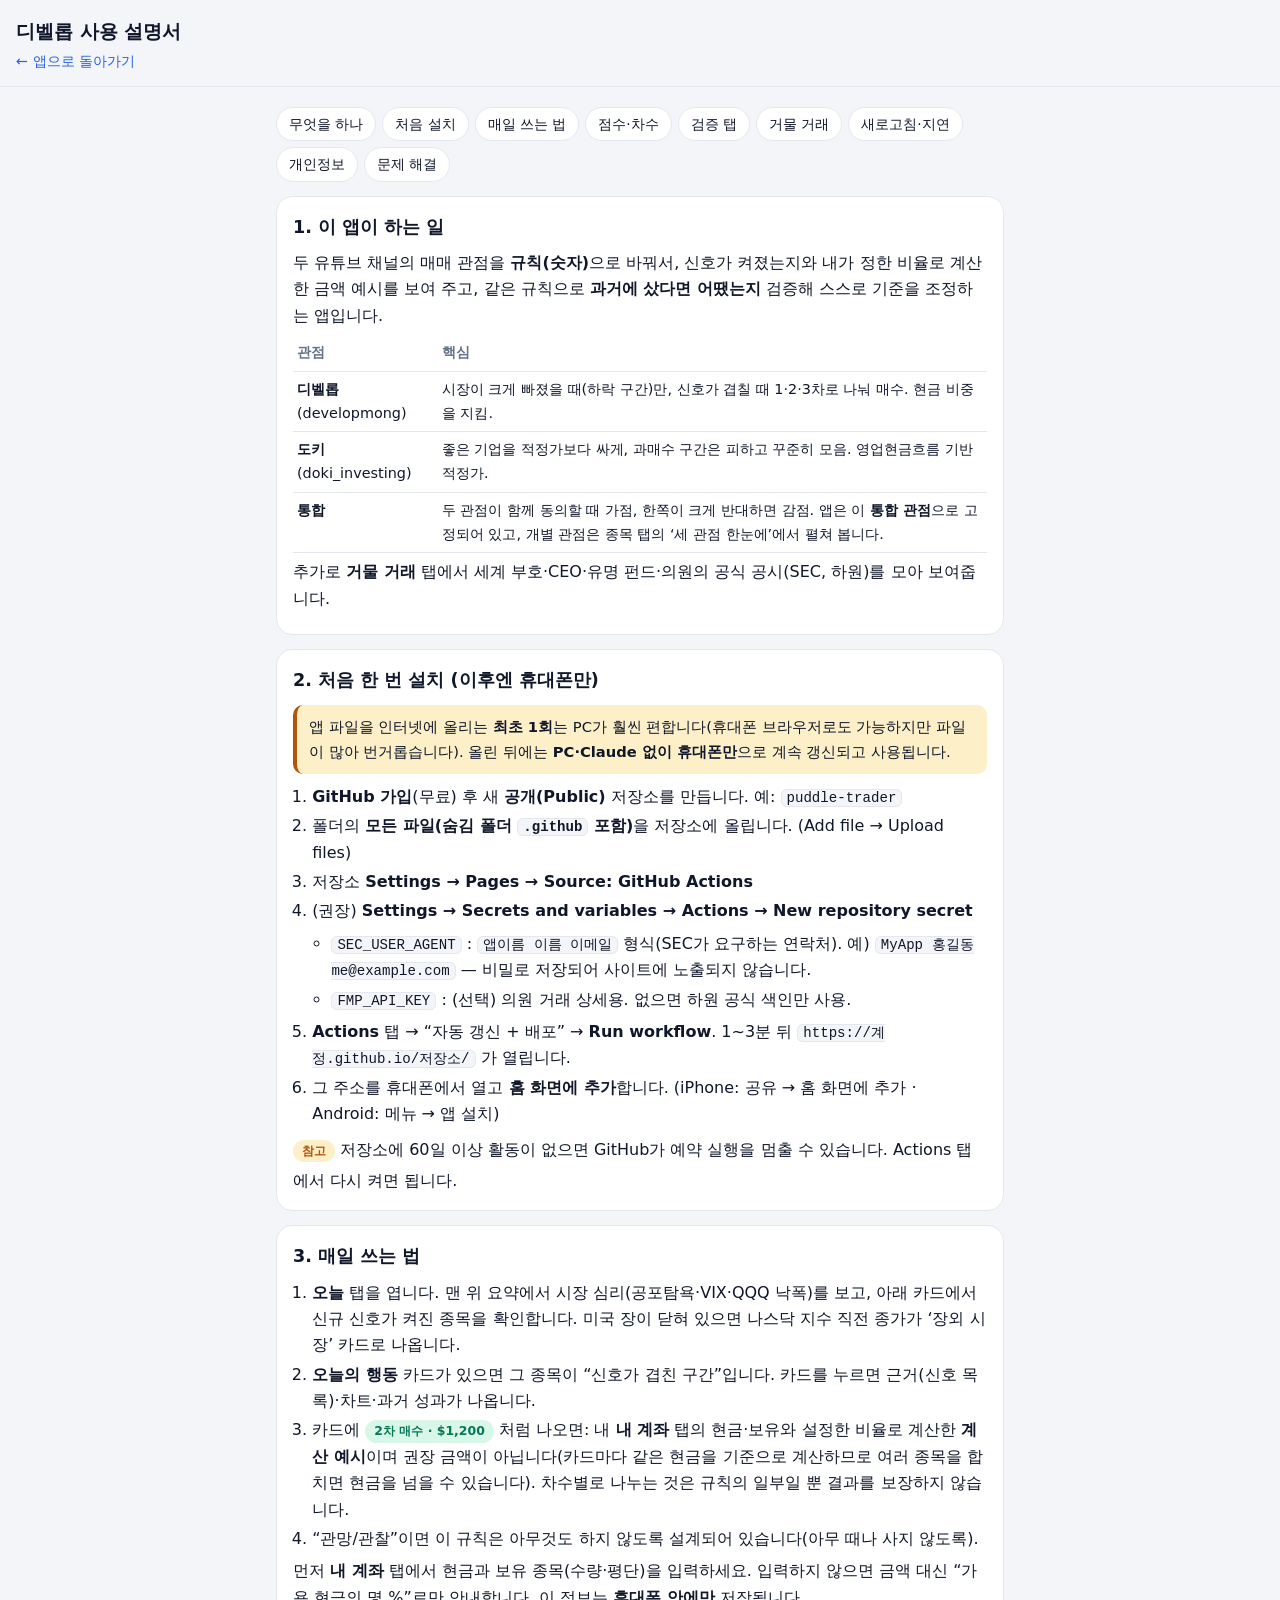
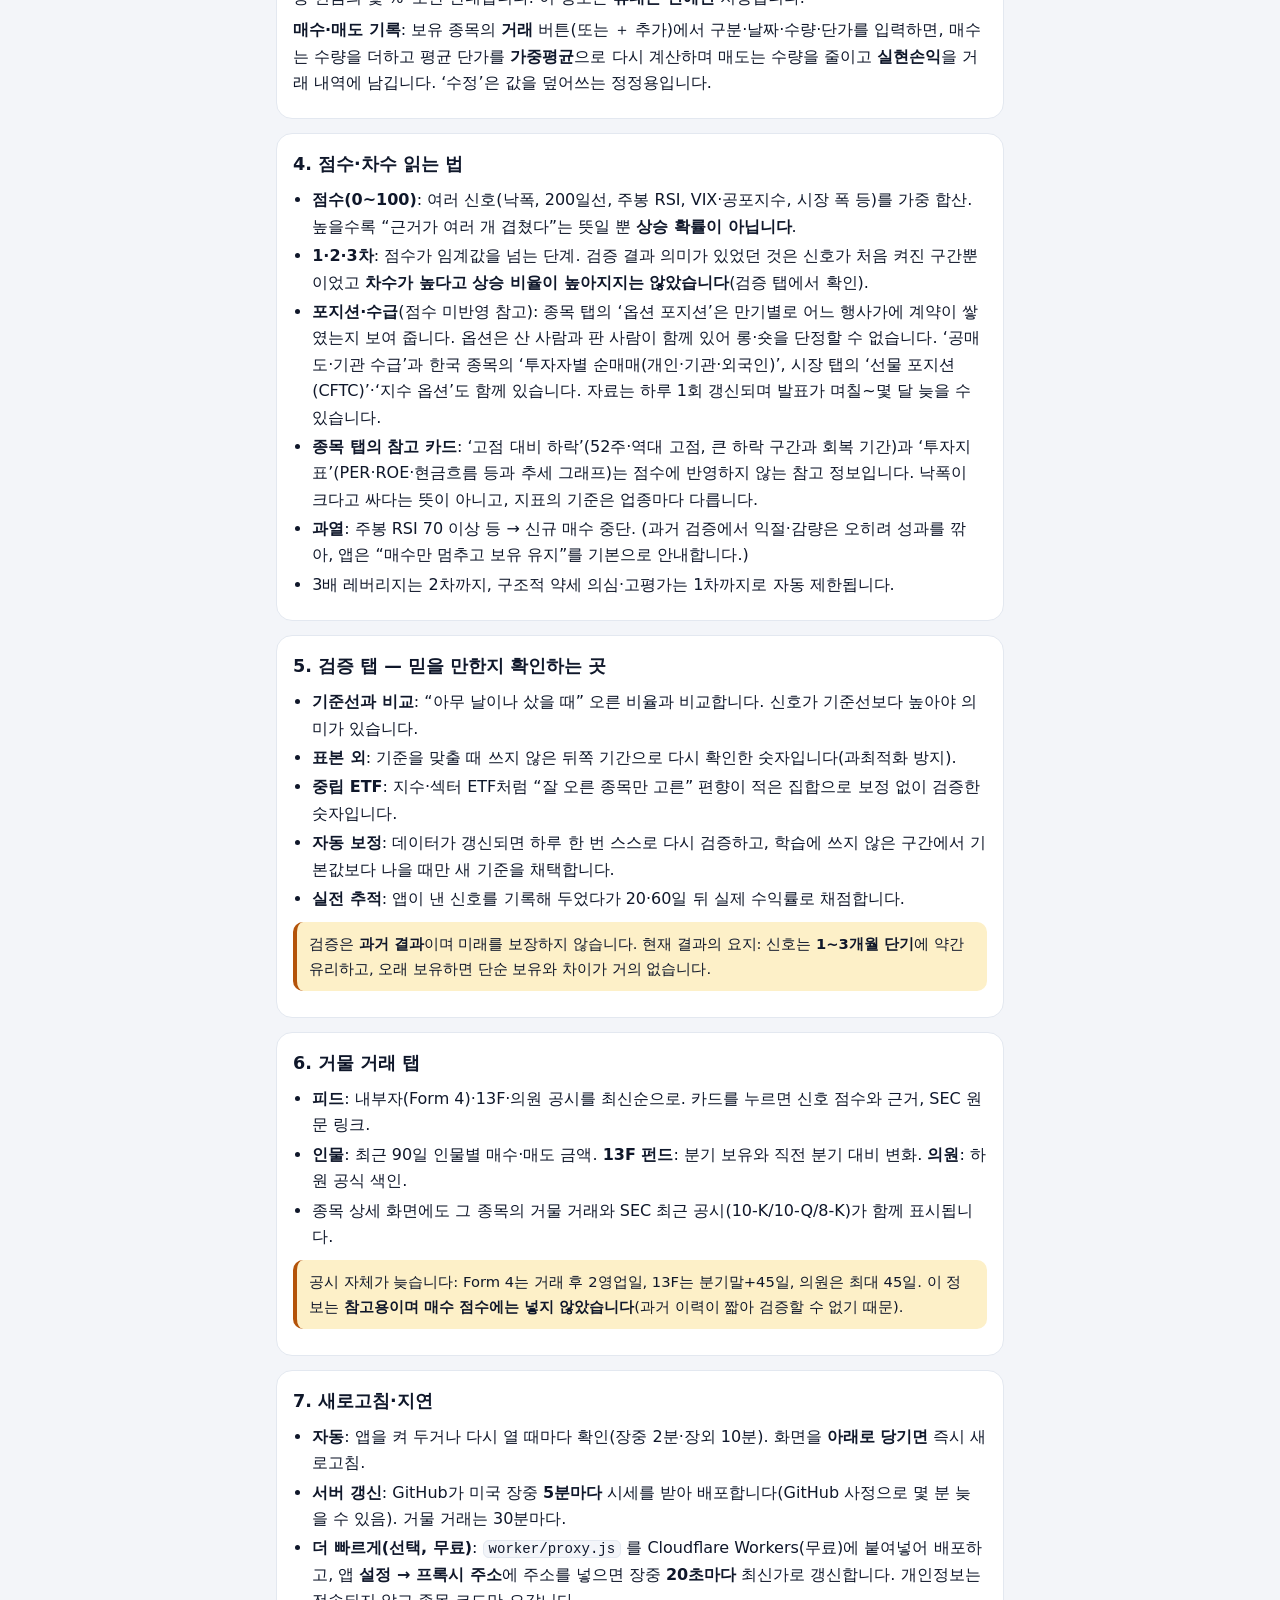
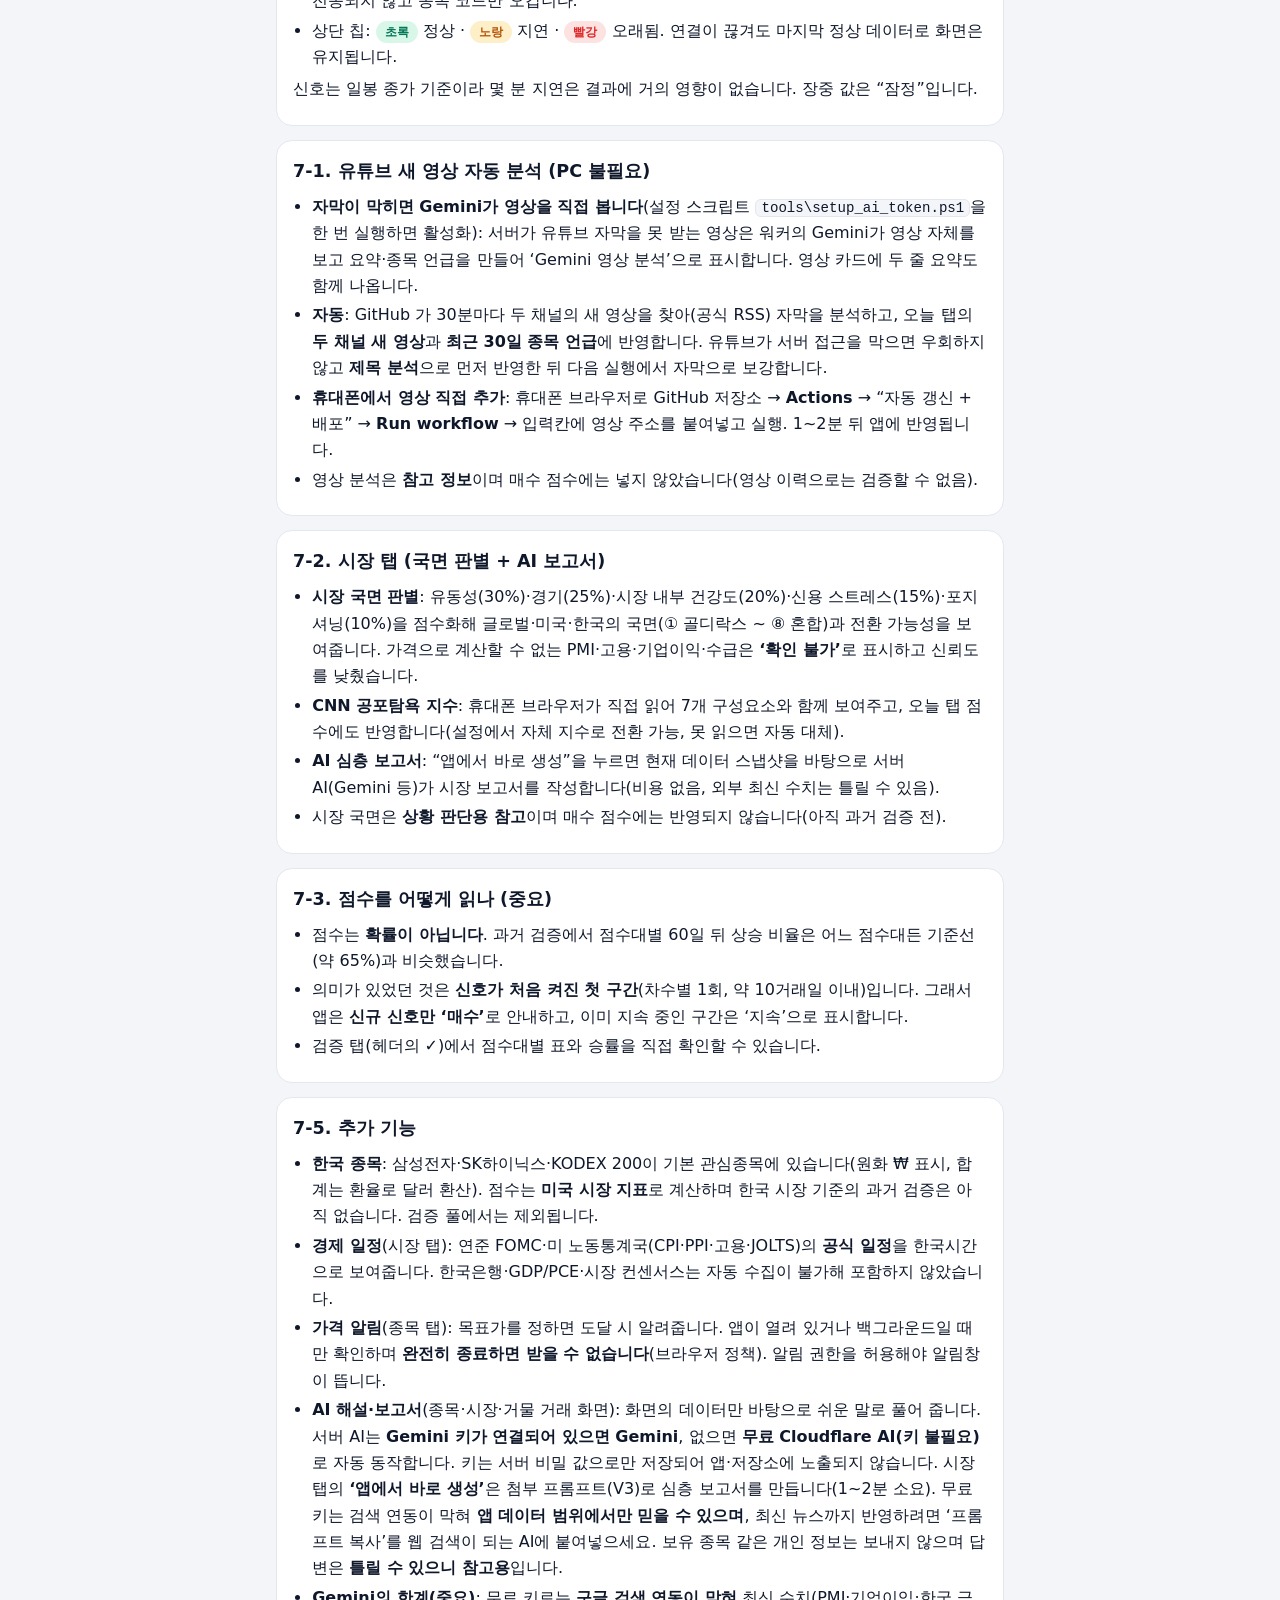
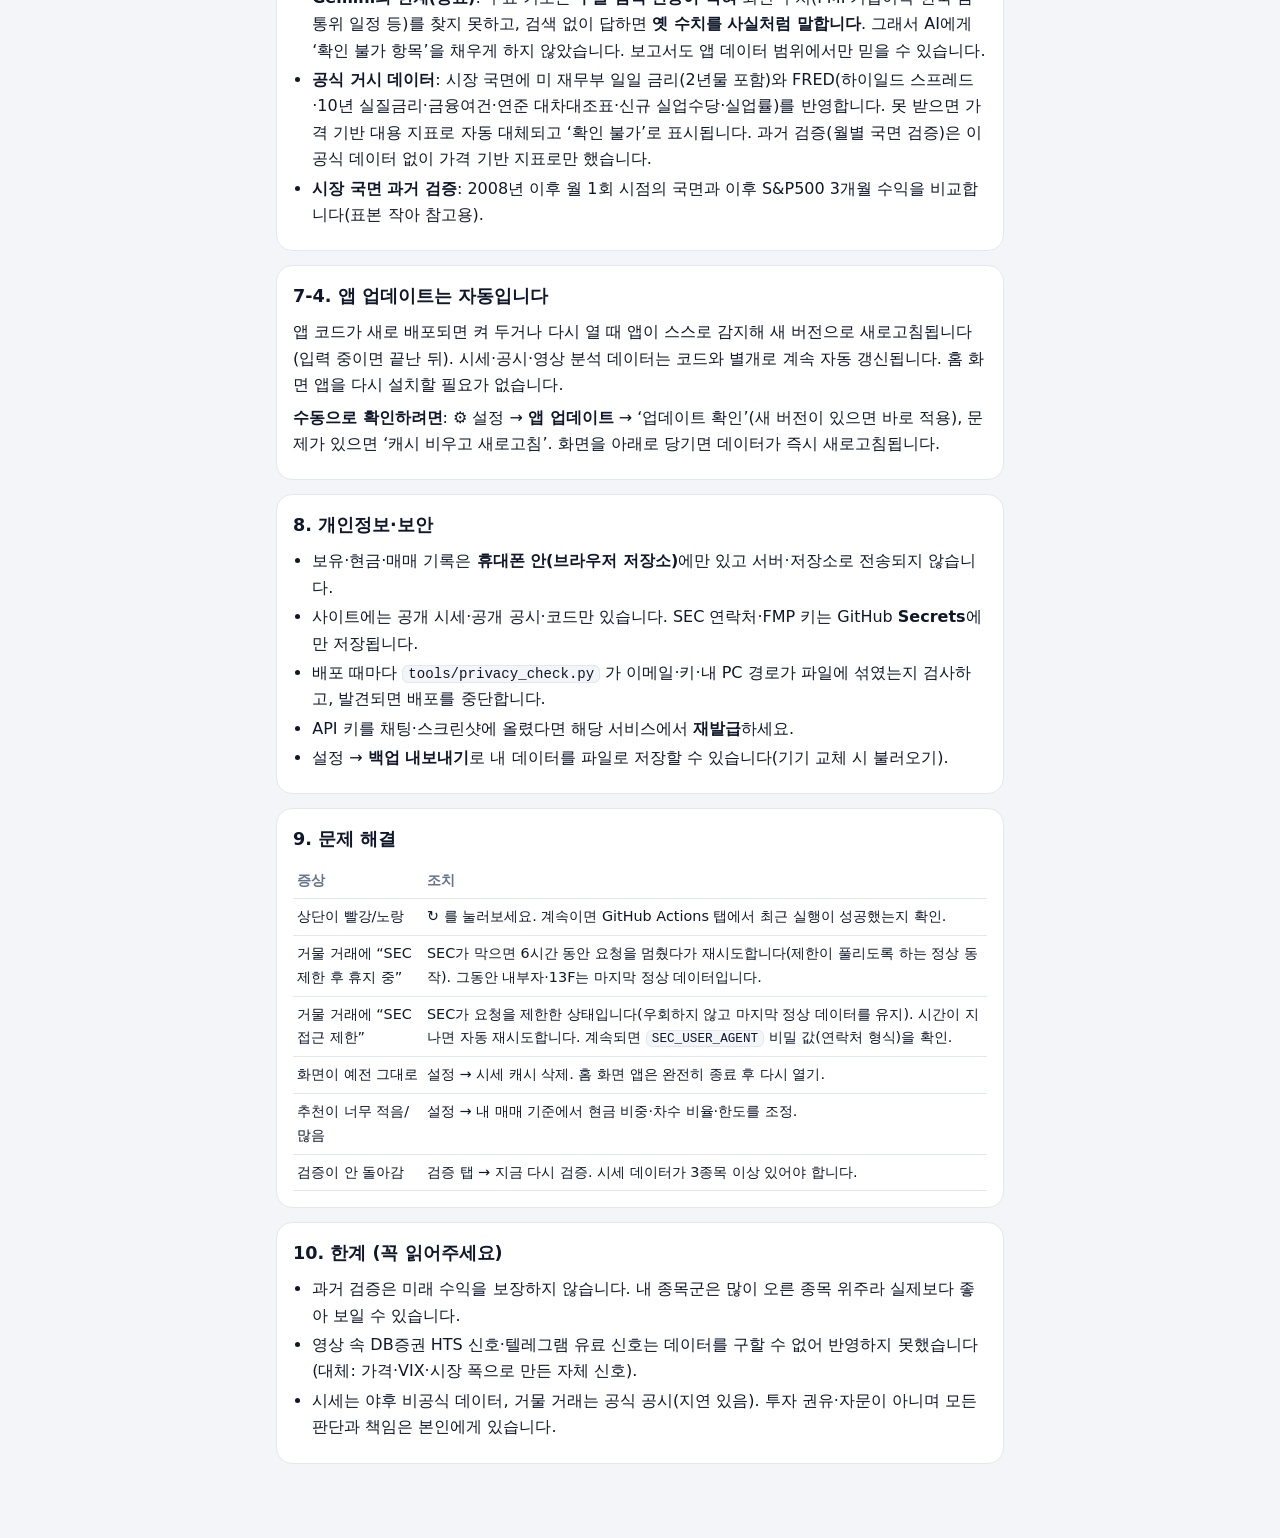
==== commit 0b69761a: "포지션·수급 추가: 옵션 미결제약정(OCC), 선물 롱·숏(CFTC), 공매도, 기관 보유, 한국 투자자별 순매매 Co-Authored-By: Claude Sonnet 5.5 <n" ====
--- a/guide.html
+++ b/guide.html
@@ -61,6 +61,7 @@
 <section id="score"><h2>4. 점수·차수 읽는 법</h2>
 <ul><li><b>점수(0~100)</b>: 여러 신호(낙폭, 200일선, 주봉 RSI, VIX·공포지수, 시장 폭 등)를 가중 합산. 높을수록 “근거가 여러 개 겹쳤다”는 뜻일 뿐 <b>상승 확률이 아닙니다</b>.</li>
 <li><b>1·2·3차</b>: 점수가 임계값을 넘는 단계. 검증 결과 의미가 있었던 것은 신호가 처음 켜진 구간뿐이었고 <b>차수가 높다고 상승 비율이 높아지지는 않았습니다</b>(검증 탭에서 확인).</li>
+<li><b>포지션·수급</b>(점수 미반영 참고): 종목 탭의 ‘옵션 포지션’은 만기별로 어느 행사가에 계약이 쌓였는지 보여 줍니다. 옵션은 산 사람과 판 사람이 함께 있어 롱·숏을 단정할 수 없습니다. ‘공매도·기관 수급’과 한국 종목의 ‘투자자별 순매매(개인·기관·외국인)’, 시장 탭의 ‘선물 포지션(CFTC)’·‘지수 옵션’도 함께 있습니다. 자료는 하루 1회 갱신되며 발표가 며칠~몇 달 늦을 수 있습니다.</li>
 <li><b>종목 탭의 참고 카드</b>: ‘고점 대비 하락’(52주·역대 고점, 큰 하락 구간과 회복 기간)과 ‘투자지표’(PER·ROE·현금흐름 등과 추세 그래프)는 점수에 반영하지 않는 참고 정보입니다. 낙폭이 크다고 싸다는 뜻이 아니고, 지표의 기준은 업종마다 다릅니다.</li>
 <li><b>과열</b>: 주봉 RSI 70 이상 등 → 신규 매수 중단. (과거 검증에서 익절·감량은 오히려 성과를 깎아, 앱은 “매수만 멈추고 보유 유지”를 기본으로 안내합니다.)</li>
 <li>3배 레버리지는 2차까지, 구조적 약세 의심·고평가는 1차까지로 자동 제한됩니다.</li></ul></section>
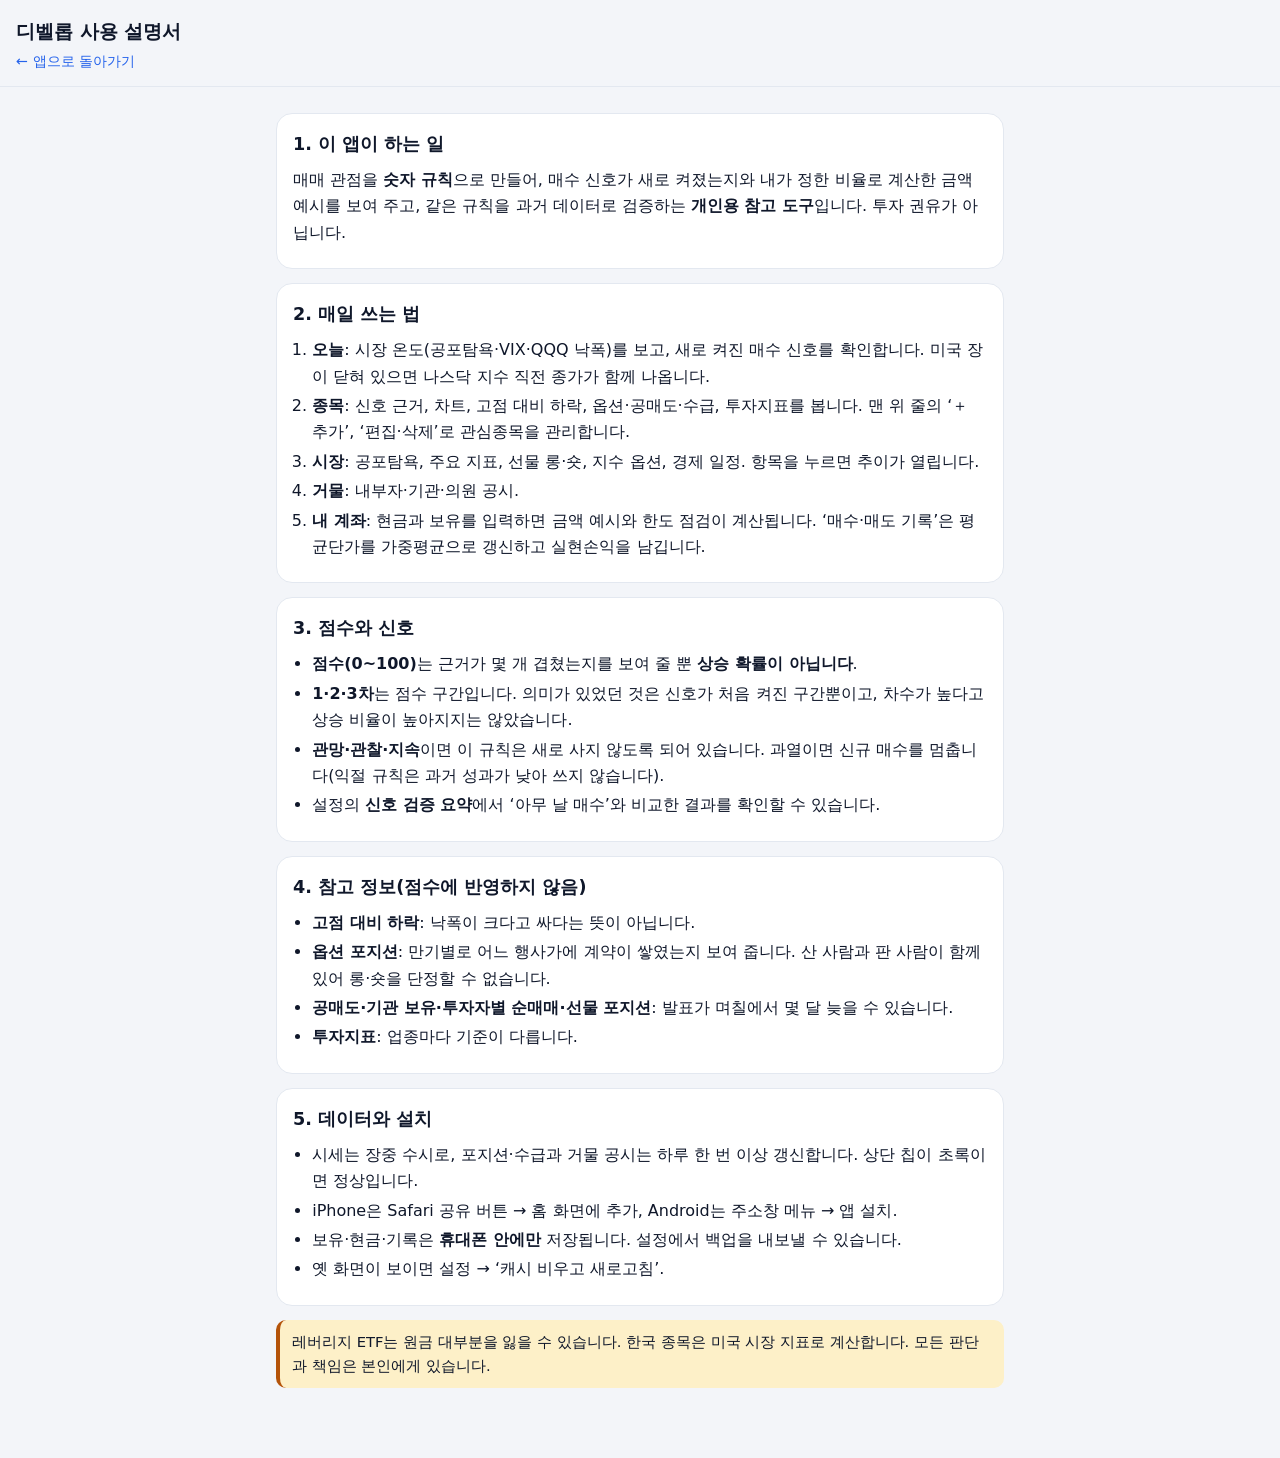
==== commit 4971bf02: "채널명·영상 참조 제거(추세·가치·통합 점수는 유지), 검증 탭·시장 국면·AI·중복 카드 삭제로 화면 단순화 Co-Authored-By: Claude Sonnet 5.5 <nor" ====
--- a/guide.html
+++ b/guide.html
@@ -24,119 +24,35 @@
 <body>
 <header><h1>디벨롭 사용 설명서</h1><a href="index.html">← 앱으로 돌아가기</a></header>
 <main>
-<nav class="toc"><a href="#what">무엇을 하나</a><a href="#setup">처음 설치</a><a href="#daily">매일 쓰는 법</a><a href="#score">점수·차수</a><a href="#verify">검증 탭</a><a href="#whales">거물 거래</a><a href="#fresh">새로고침·지연</a><a href="#privacy">개인정보</a><a href="#fix">문제 해결</a></nav>
+<section><h2>1. 이 앱이 하는 일</h2>
+<p>매매 관점을 <b>숫자 규칙</b>으로 만들어, 매수 신호가 새로 켜졌는지와 내가 정한 비율로 계산한 금액 예시를 보여 주고, 같은 규칙을 과거 데이터로 검증하는 <b>개인용 참고 도구</b>입니다. 투자 권유가 아닙니다.</p></section>
 
-<section id="what"><h2>1. 이 앱이 하는 일</h2>
-<p>두 유튜브 채널의 매매 관점을 <b>규칙(숫자)</b>으로 바꿔서, 신호가 켜졌는지와 내가 정한 비율로 계산한 금액 예시를 보여 주고, 같은 규칙으로 <b>과거에 샀다면 어땠는지</b> 검증해 스스로 기준을 조정하는 앱입니다.</p>
-<table><tr><th>관점</th><th>핵심</th></tr>
-<tr><td><b>디벨롭</b> (developmong)</td><td>시장이 크게 빠졌을 때(하락 구간)만, 신호가 겹칠 때 1·2·3차로 나눠 매수. 현금 비중을 지킴.</td></tr>
-<tr><td><b>도키</b> (doki_investing)</td><td>좋은 기업을 적정가보다 싸게, 과매수 구간은 피하고 꾸준히 모음. 영업현금흐름 기반 적정가.</td></tr>
-<tr><td><b>통합</b></td><td>두 관점이 함께 동의할 때 가점, 한쪽이 크게 반대하면 감점. 앱은 이 <b>통합 관점</b>으로 고정되어 있고, 개별 관점은 종목 탭의 ‘세 관점 한눈에’에서 펼쳐 봅니다.</td></tr></table>
-<p>추가로 <b>거물 거래</b> 탭에서 세계 부호·CEO·유명 펀드·의원의 공식 공시(SEC, 하원)를 모아 보여줍니다.</p></section>
+<section><h2>2. 매일 쓰는 법</h2>
+<ol><li><b>오늘</b>: 시장 온도(공포탐욕·VIX·QQQ 낙폭)를 보고, 새로 켜진 매수 신호를 확인합니다. 미국 장이 닫혀 있으면 나스닥 지수 직전 종가가 함께 나옵니다.</li>
+<li><b>종목</b>: 신호 근거, 차트, 고점 대비 하락, 옵션·공매도·수급, 투자지표를 봅니다. 맨 위 줄의 ‘＋ 추가’, ‘편집·삭제’로 관심종목을 관리합니다.</li>
+<li><b>시장</b>: 공포탐욕, 주요 지표, 선물 롱·숏, 지수 옵션, 경제 일정. 항목을 누르면 추이가 열립니다.</li>
+<li><b>거물</b>: 내부자·기관·의원 공시.</li>
+<li><b>내 계좌</b>: 현금과 보유를 입력하면 금액 예시와 한도 점검이 계산됩니다. ‘매수·매도 기록’은 평균단가를 가중평균으로 갱신하고 실현손익을 남깁니다.</li></ol></section>
 
-<section id="setup"><h2>2. 처음 한 번 설치 (이후엔 휴대폰만)</h2>
-<div class="box">앱 파일을 인터넷에 올리는 <b>최초 1회</b>는 PC가 훨씬 편합니다(휴대폰 브라우저로도 가능하지만 파일이 많아 번거롭습니다). 올린 뒤에는 <b>PC·Claude 없이 휴대폰만</b>으로 계속 갱신되고 사용됩니다.</div>
-<ol>
-<li><b>GitHub 가입</b>(무료) 후 새 <b>공개(Public)</b> 저장소를 만듭니다. 예: <code>puddle-trader</code></li>
-<li>폴더의 <b>모든 파일(숨김 폴더 <code>.github</code> 포함)</b>을 저장소에 올립니다. (Add file → Upload files)</li>
-<li>저장소 <b>Settings → Pages → Source: GitHub Actions</b></li>
-<li>(권장) <b>Settings → Secrets and variables → Actions → New repository secret</b>
-<ul><li><code>SEC_USER_AGENT</code> : <code>앱이름 이름 이메일</code> 형식(SEC가 요구하는 연락처). 예) <code>MyApp 홍길동 me@example.com</code> — 비밀로 저장되어 사이트에 노출되지 않습니다.</li>
-<li><code>FMP_API_KEY</code> : (선택) 의원 거래 상세용. 없으면 하원 공식 색인만 사용.</li></ul></li>
-<li><b>Actions</b> 탭 → “자동 갱신 + 배포” → <b>Run workflow</b>. 1~3분 뒤 <code>https://계정.github.io/저장소/</code> 가 열립니다.</li>
-<li>그 주소를 휴대폰에서 열고 <b>홈 화면에 추가</b>합니다. (iPhone: 공유 → 홈 화면에 추가 · Android: 메뉴 → 앱 설치)</li>
-</ol>
-<p class="tag w">참고</p> 저장소에 60일 이상 활동이 없으면 GitHub가 예약 실행을 멈출 수 있습니다. Actions 탭에서 다시 켜면 됩니다.</section>
+<section><h2>3. 점수와 신호</h2>
+<ul><li><b>점수(0~100)</b>는 근거가 몇 개 겹쳤는지를 보여 줄 뿐 <b>상승 확률이 아닙니다</b>.</li>
+<li><b>1·2·3차</b>는 점수 구간입니다. 의미가 있었던 것은 신호가 처음 켜진 구간뿐이고, 차수가 높다고 상승 비율이 높아지지는 않았습니다.</li>
+<li><b>관망·관찰·지속</b>이면 이 규칙은 새로 사지 않도록 되어 있습니다. 과열이면 신규 매수를 멈춥니다(익절 규칙은 과거 성과가 낮아 쓰지 않습니다).</li>
+<li>설정의 <b>신호 검증 요약</b>에서 ‘아무 날 매수’와 비교한 결과를 확인할 수 있습니다.</li></ul></section>
 
-<section id="daily"><h2>3. 매일 쓰는 법</h2>
-<ol>
-<li><b>오늘</b> 탭을 엽니다. 맨 위 요약에서 시장 심리(공포탐욕·VIX·QQQ 낙폭)를 보고, 아래 카드에서 신규 신호가 켜진 종목을 확인합니다. 미국 장이 닫혀 있으면 나스닥 지수 직전 종가가 ‘장외 시장’ 카드로 나옵니다.</li>
-<li><b>오늘의 행동</b> 카드가 있으면 그 종목이 “신호가 겹친 구간”입니다. 카드를 누르면 근거(신호 목록)·차트·과거 성과가 나옵니다.</li>
-<li>카드에 <span class="tag">2차 매수 · $1,200</span> 처럼 나오면: 내 <b>내 계좌</b> 탭의 현금·보유와 설정한 비율로 계산한 <b>계산 예시</b>이며 권장 금액이 아닙니다(카드마다 같은 현금을 기준으로 계산하므로 여러 종목을 합치면 현금을 넘을 수 있습니다). 차수별로 나누는 것은 규칙의 일부일 뿐 결과를 보장하지 않습니다.</li>
-<li>“관망/관찰”이면 이 규칙은 아무것도 하지 않도록 설계되어 있습니다(아무 때나 사지 않도록).</li>
-</ol>
-<p>먼저 <b>내 계좌</b> 탭에서 현금과 보유 종목(수량·평단)을 입력하세요. 입력하지 않으면 금액 대신 “가용 현금의 몇 %”로만 안내합니다. 이 정보는 <b>휴대폰 안에만</b> 저장됩니다.</p>
-<p><b>매수·매도 기록</b>: 보유 종목의 <b>거래</b> 버튼(또는 ＋ 추가)에서 구분·날짜·수량·단가를 입력하면, 매수는 수량을 더하고 평균 단가를 <b>가중평균</b>으로 다시 계산하며 매도는 수량을 줄이고 <b>실현손익</b>을 거래 내역에 남깁니다. ‘수정’은 값을 덮어쓰는 정정용입니다.</p></section>
+<section><h2>4. 참고 정보(점수에 반영하지 않음)</h2>
+<ul><li><b>고점 대비 하락</b>: 낙폭이 크다고 싸다는 뜻이 아닙니다.</li>
+<li><b>옵션 포지션</b>: 만기별로 어느 행사가에 계약이 쌓였는지 보여 줍니다. 산 사람과 판 사람이 함께 있어 롱·숏을 단정할 수 없습니다.</li>
+<li><b>공매도·기관 보유·투자자별 순매매·선물 포지션</b>: 발표가 며칠에서 몇 달 늦을 수 있습니다.</li>
+<li><b>투자지표</b>: 업종마다 기준이 다릅니다.</li></ul></section>
 
-<section id="score"><h2>4. 점수·차수 읽는 법</h2>
-<ul><li><b>점수(0~100)</b>: 여러 신호(낙폭, 200일선, 주봉 RSI, VIX·공포지수, 시장 폭 등)를 가중 합산. 높을수록 “근거가 여러 개 겹쳤다”는 뜻일 뿐 <b>상승 확률이 아닙니다</b>.</li>
-<li><b>1·2·3차</b>: 점수가 임계값을 넘는 단계. 검증 결과 의미가 있었던 것은 신호가 처음 켜진 구간뿐이었고 <b>차수가 높다고 상승 비율이 높아지지는 않았습니다</b>(검증 탭에서 확인).</li>
-<li><b>포지션·수급</b>(점수 미반영 참고): 종목 탭의 ‘옵션 포지션’은 만기별로 어느 행사가에 계약이 쌓였는지 보여 줍니다. 옵션은 산 사람과 판 사람이 함께 있어 롱·숏을 단정할 수 없습니다. ‘공매도·기관 수급’과 한국 종목의 ‘투자자별 순매매(개인·기관·외국인)’, 시장 탭의 ‘선물 포지션(CFTC)’·‘지수 옵션’도 함께 있습니다. 자료는 하루 1회 갱신되며 발표가 며칠~몇 달 늦을 수 있습니다.</li>
-<li><b>종목 탭의 참고 카드</b>: ‘고점 대비 하락’(52주·역대 고점, 큰 하락 구간과 회복 기간)과 ‘투자지표’(PER·ROE·현금흐름 등과 추세 그래프)는 점수에 반영하지 않는 참고 정보입니다. 낙폭이 크다고 싸다는 뜻이 아니고, 지표의 기준은 업종마다 다릅니다.</li>
-<li><b>과열</b>: 주봉 RSI 70 이상 등 → 신규 매수 중단. (과거 검증에서 익절·감량은 오히려 성과를 깎아, 앱은 “매수만 멈추고 보유 유지”를 기본으로 안내합니다.)</li>
-<li>3배 레버리지는 2차까지, 구조적 약세 의심·고평가는 1차까지로 자동 제한됩니다.</li></ul></section>
+<section><h2>5. 데이터와 설치</h2>
+<ul><li>시세는 장중 수시로, 포지션·수급과 거물 공시는 하루 한 번 이상 갱신합니다. 상단 칩이 초록이면 정상입니다.</li>
+<li>iPhone은 Safari 공유 버튼 → 홈 화면에 추가, Android는 주소창 메뉴 → 앱 설치.</li>
+<li>보유·현금·기록은 <b>휴대폰 안에만</b> 저장됩니다. 설정에서 백업을 내보낼 수 있습니다.</li>
+<li>옛 화면이 보이면 설정 → ‘캐시 비우고 새로고침’.</li></ul></section>
 
-<section id="verify"><h2>5. 검증 탭 — 믿을 만한지 확인하는 곳</h2>
-<ul><li><b>기준선과 비교</b>: “아무 날이나 샀을 때” 오른 비율과 비교합니다. 신호가 기준선보다 높아야 의미가 있습니다.</li>
-<li><b>표본 외</b>: 기준을 맞출 때 쓰지 않은 뒤쪽 기간으로 다시 확인한 숫자입니다(과최적화 방지).</li>
-<li><b>중립 ETF</b>: 지수·섹터 ETF처럼 “잘 오른 종목만 고른” 편향이 적은 집합으로 보정 없이 검증한 숫자입니다.</li>
-<li><b>자동 보정</b>: 데이터가 갱신되면 하루 한 번 스스로 다시 검증하고, 학습에 쓰지 않은 구간에서 기본값보다 나을 때만 새 기준을 채택합니다.</li>
-<li><b>실전 추적</b>: 앱이 낸 신호를 기록해 두었다가 20·60일 뒤 실제 수익률로 채점합니다.</li></ul>
-<div class="box">검증은 <b>과거 결과</b>이며 미래를 보장하지 않습니다. 현재 결과의 요지: 신호는 <b>1~3개월 단기</b>에 약간 유리하고, 오래 보유하면 단순 보유와 차이가 거의 없습니다.</div></section>
-
-<section id="whales"><h2>6. 거물 거래 탭</h2>
-<ul><li><b>피드</b>: 내부자(Form 4)·13F·의원 공시를 최신순으로. 카드를 누르면 신호 점수와 근거, SEC 원문 링크.</li>
-<li><b>인물</b>: 최근 90일 인물별 매수·매도 금액. <b>13F 펀드</b>: 분기 보유와 직전 분기 대비 변화. <b>의원</b>: 하원 공식 색인.</li>
-<li>종목 상세 화면에도 그 종목의 거물 거래와 SEC 최근 공시(10-K/10-Q/8-K)가 함께 표시됩니다.</li></ul>
-<div class="box">공시 자체가 늦습니다: Form 4는 거래 후 2영업일, 13F는 분기말+45일, 의원은 최대 45일. 이 정보는 <b>참고용이며 매수 점수에는 넣지 않았습니다</b>(과거 이력이 짧아 검증할 수 없기 때문).</div></section>
-
-<section id="fresh"><h2>7. 새로고침·지연</h2>
-<ul><li><b>자동</b>: 앱을 켜 두거나 다시 열 때마다 확인(장중 2분·장외 10분). 화면을 <b>아래로 당기면</b> 즉시 새로고침.</li>
-<li><b>서버 갱신</b>: GitHub가 미국 장중 <b>5분마다</b> 시세를 받아 배포합니다(GitHub 사정으로 몇 분 늦을 수 있음). 거물 거래는 30분마다.</li>
-<li><b>더 빠르게(선택, 무료)</b>: <code>worker/proxy.js</code> 를 Cloudflare Workers(무료)에 붙여넣어 배포하고, 앱 <b>설정 → 프록시 주소</b>에 주소를 넣으면 장중 <b>20초마다</b> 최신가로 갱신합니다. 개인정보는 전송되지 않고 종목 코드만 오갑니다.</li>
-<li>상단 칩: <span class="tag">초록</span> 정상 · <span class="tag w">노랑</span> 지연 · <span class="tag b">빨강</span> 오래됨. 연결이 끊겨도 마지막 정상 데이터로 화면은 유지됩니다.</li></ul>
-<p>신호는 일봉 종가 기준이라 몇 분 지연은 결과에 거의 영향이 없습니다. 장중 값은 “잠정”입니다.</p></section>
-
-<section id="videos"><h2>7-1. 유튜브 새 영상 자동 분석 (PC 불필요)</h2>
-<ul><li><b>자막이 막히면 Gemini가 영상을 직접 봅니다</b>(설정 스크립트 <code>tools\setup_ai_token.ps1</code>을 한 번 실행하면 활성화): 서버가 유튜브 자막을 못 받는 영상은 워커의 Gemini가 영상 자체를 보고 요약·종목 언급을 만들어 ‘Gemini 영상 분석’으로 표시합니다. 영상 카드에 두 줄 요약도 함께 나옵니다.</li>
-<li><b>자동</b>: GitHub 가 30분마다 두 채널의 새 영상을 찾아(공식 RSS) 자막을 분석하고, 오늘 탭의 <b>두 채널 새 영상</b>과 <b>최근 30일 종목 언급</b>에 반영합니다. 유튜브가 서버 접근을 막으면 우회하지 않고 <b>제목 분석</b>으로 먼저 반영한 뒤 다음 실행에서 자막으로 보강합니다.</li>
-<li><b>휴대폰에서 영상 직접 추가</b>: 휴대폰 브라우저로 GitHub 저장소 → <b>Actions</b> → “자동 갱신 + 배포” → <b>Run workflow</b> → 입력칸에 영상 주소를 붙여넣고 실행. 1~2분 뒤 앱에 반영됩니다.</li>
-<li>영상 분석은 <b>참고 정보</b>이며 매수 점수에는 넣지 않았습니다(영상 이력으로는 검증할 수 없음).</li></ul></section>
-
-<section id="market"><h2>7-2. 시장 탭 (국면 판별 + AI 보고서)</h2>
-<ul><li><b>시장 국면 판별</b>: 유동성(30%)·경기(25%)·시장 내부 건강도(20%)·신용 스트레스(15%)·포지셔닝(10%)을 점수화해 글로벌·미국·한국의 국면(① 골디락스 ~ ⑧ 혼합)과 전환 가능성을 보여줍니다. 가격으로 계산할 수 없는 PMI·고용·기업이익·수급은 <b>‘확인 불가’</b>로 표시하고 신뢰도를 낮췄습니다.</li>
-<li><b>CNN 공포탐욕 지수</b>: 휴대폰 브라우저가 직접 읽어 7개 구성요소와 함께 보여주고, 오늘 탭 점수에도 반영합니다(설정에서 자체 지수로 전환 가능, 못 읽으면 자동 대체).</li>
-<li><b>AI 심층 보고서</b>: “앱에서 바로 생성”을 누르면 현재 데이터 스냅샷을 바탕으로 서버 AI(Gemini 등)가 시장 보고서를 작성합니다(비용 없음, 외부 최신 수치는 틀릴 수 있음).</li>
-<li>시장 국면은 <b>상황 판단용 참고</b>이며 매수 점수에는 반영되지 않습니다(아직 과거 검증 전).</li></ul></section>
-
-<section id="trust"><h2>7-3. 점수를 어떻게 읽나 (중요)</h2>
-<ul><li>점수는 <b>확률이 아닙니다</b>. 과거 검증에서 점수대별 60일 뒤 상승 비율은 어느 점수대든 기준선(약 65%)과 비슷했습니다.</li>
-<li>의미가 있었던 것은 <b>신호가 처음 켜진 첫 구간</b>(차수별 1회, 약 10거래일 이내)입니다. 그래서 앱은 <b>신규 신호만 ‘매수’</b>로 안내하고, 이미 지속 중인 구간은 ‘지속’으로 표시합니다.</li>
-<li>검증 탭(헤더의 ✓)에서 점수대별 표와 승률을 직접 확인할 수 있습니다.</li></ul></section>
-
-<section id="extras"><h2>7-5. 추가 기능</h2>
-<ul><li><b>한국 종목</b>: 삼성전자·SK하이닉스·KODEX 200이 기본 관심종목에 있습니다(원화 ₩ 표시, 합계는 환율로 달러 환산). 점수는 <b>미국 시장 지표</b>로 계산하며 한국 시장 기준의 과거 검증은 아직 없습니다. 검증 풀에서는 제외됩니다.</li>
-<li><b>경제 일정</b>(시장 탭): 연준 FOMC·미 노동통계국(CPI·PPI·고용·JOLTS)의 <b>공식 일정</b>을 한국시간으로 보여줍니다. 한국은행·GDP/PCE·시장 컨센서스는 자동 수집이 불가해 포함하지 않았습니다.</li>
-<li><b>가격 알림</b>(종목 탭): 목표가를 정하면 도달 시 알려줍니다. 앱이 열려 있거나 백그라운드일 때만 확인하며 <b>완전히 종료하면 받을 수 없습니다</b>(브라우저 정책). 알림 권한을 허용해야 알림창이 뜹니다.</li>
-<li><b>AI 해설·보고서</b>(종목·시장·거물 거래 화면): 화면의 데이터만 바탕으로 쉬운 말로 풀어 줍니다. 서버 AI는 <b>Gemini 키가 연결되어 있으면 Gemini</b>, 없으면 <b>무료 Cloudflare AI(키 불필요)</b>로 자동 동작합니다. 키는 서버 비밀 값으로만 저장되어 앱·저장소에 노출되지 않습니다. 시장 탭의 <b>‘앱에서 바로 생성’</b>은 첨부 프롬프트(V3)로 심층 보고서를 만듭니다(1~2분 소요). 무료 키는 검색 연동이 막혀 <b>앱 데이터 범위에서만 믿을 수 있으며</b>, 최신 뉴스까지 반영하려면 ‘프롬프트 복사’를 웹 검색이 되는 AI에 붙여넣으세요. 보유 종목 같은 개인 정보는 보내지 않으며 답변은 <b>틀릴 수 있으니 참고용</b>입니다.</li>
-<li><b>Gemini의 한계(중요)</b>: 무료 키로는 <b>구글 검색 연동이 막혀</b> 최신 수치(PMI·기업이익·한국 금통위 일정 등)를 찾지 못하고, 검색 없이 답하면 <b>옛 수치를 사실처럼 말합니다</b>. 그래서 AI에게 ‘확인 불가 항목’을 채우게 하지 않았습니다. 보고서도 앱 데이터 범위에서만 믿을 수 있습니다.</li>
-<li><b>공식 거시 데이터</b>: 시장 국면에 미 재무부 일일 금리(2년물 포함)와 FRED(하이일드 스프레드·10년 실질금리·금융여건·연준 대차대조표·신규 실업수당·실업률)를 반영합니다. 못 받으면 가격 기반 대용 지표로 자동 대체되고 ‘확인 불가’로 표시됩니다. 과거 검증(월별 국면 검증)은 이 공식 데이터 없이 가격 기반 지표로만 했습니다.</li>
-<li><b>시장 국면 과거 검증</b>: 2008년 이후 월 1회 시점의 국면과 이후 S&P500 3개월 수익을 비교합니다(표본 작아 참고용).</li></ul></section>
-
-<section id="autoupdate"><h2>7-4. 앱 업데이트는 자동입니다</h2>
-<p>앱 코드가 새로 배포되면 켜 두거나 다시 열 때 앱이 스스로 감지해 새 버전으로 새로고침됩니다(입력 중이면 끝난 뒤). 시세·공시·영상 분석 데이터는 코드와 별개로 계속 자동 갱신됩니다. 홈 화면 앱을 다시 설치할 필요가 없습니다.</p>
-<p><b>수동으로 확인하려면</b>: ⚙ 설정 → <b>앱 업데이트</b> → ‘업데이트 확인’(새 버전이 있으면 바로 적용), 문제가 있으면 ‘캐시 비우고 새로고침’. 화면을 아래로 당기면 데이터가 즉시 새로고침됩니다.</p></section>
-
-<section id="privacy"><h2>8. 개인정보·보안</h2>
-<ul><li>보유·현금·매매 기록은 <b>휴대폰 안(브라우저 저장소)</b>에만 있고 서버·저장소로 전송되지 않습니다.</li>
-<li>사이트에는 공개 시세·공개 공시·코드만 있습니다. SEC 연락처·FMP 키는 GitHub <b>Secrets</b>에만 저장됩니다.</li>
-<li>배포 때마다 <code>tools/privacy_check.py</code> 가 이메일·키·내 PC 경로가 파일에 섞였는지 검사하고, 발견되면 배포를 중단합니다.</li>
-<li>API 키를 채팅·스크린샷에 올렸다면 해당 서비스에서 <b>재발급</b>하세요.</li>
-<li>설정 → <b>백업 내보내기</b>로 내 데이터를 파일로 저장할 수 있습니다(기기 교체 시 불러오기).</li></ul></section>
-
-<section id="fix"><h2>9. 문제 해결</h2>
-<table><tr><th>증상</th><th>조치</th></tr>
-<tr><td>상단이 빨강/노랑</td><td>↻ 를 눌러보세요. 계속이면 GitHub Actions 탭에서 최근 실행이 성공했는지 확인.</td></tr>
-<tr><td>거물 거래에 “SEC 제한 후 휴지 중”</td><td>SEC가 막으면 6시간 동안 요청을 멈췄다가 재시도합니다(제한이 풀리도록 하는 정상 동작). 그동안 내부자·13F는 마지막 정상 데이터입니다.</td></tr>
-<tr><td>거물 거래에 “SEC 접근 제한”</td><td>SEC가 요청을 제한한 상태입니다(우회하지 않고 마지막 정상 데이터를 유지). 시간이 지나면 자동 재시도합니다. 계속되면 <code>SEC_USER_AGENT</code> 비밀 값(연락처 형식)을 확인.</td></tr>
-<tr><td>화면이 예전 그대로</td><td>설정 → 시세 캐시 삭제. 홈 화면 앱은 완전히 종료 후 다시 열기.</td></tr>
-<tr><td>추천이 너무 적음/많음</td><td>설정 → 내 매매 기준에서 현금 비중·차수 비율·한도를 조정.</td></tr>
-<tr><td>검증이 안 돌아감</td><td>검증 탭 → 지금 다시 검증. 시세 데이터가 3종목 이상 있어야 합니다.</td></tr></table></section>
-
-<section><h2>10. 한계 (꼭 읽어주세요)</h2>
-<ul><li>과거 검증은 미래 수익을 보장하지 않습니다. 내 종목군은 많이 오른 종목 위주라 실제보다 좋아 보일 수 있습니다.</li>
-<li>영상 속 DB증권 HTS 신호·텔레그램 유료 신호는 데이터를 구할 수 없어 반영하지 못했습니다(대체: 가격·VIX·시장 폭으로 만든 자체 신호).</li>
-<li>시세는 야후 비공식 데이터, 거물 거래는 공식 공시(지연 있음). 투자 권유·자문이 아니며 모든 판단과 책임은 본인에게 있습니다.</li></ul></section>
+<div class="box">레버리지 ETF는 원금 대부분을 잃을 수 있습니다. 한국 종목은 미국 시장 지표로 계산합니다. 모든 판단과 책임은 본인에게 있습니다.</div>
 </main>
 </body>
 </html>
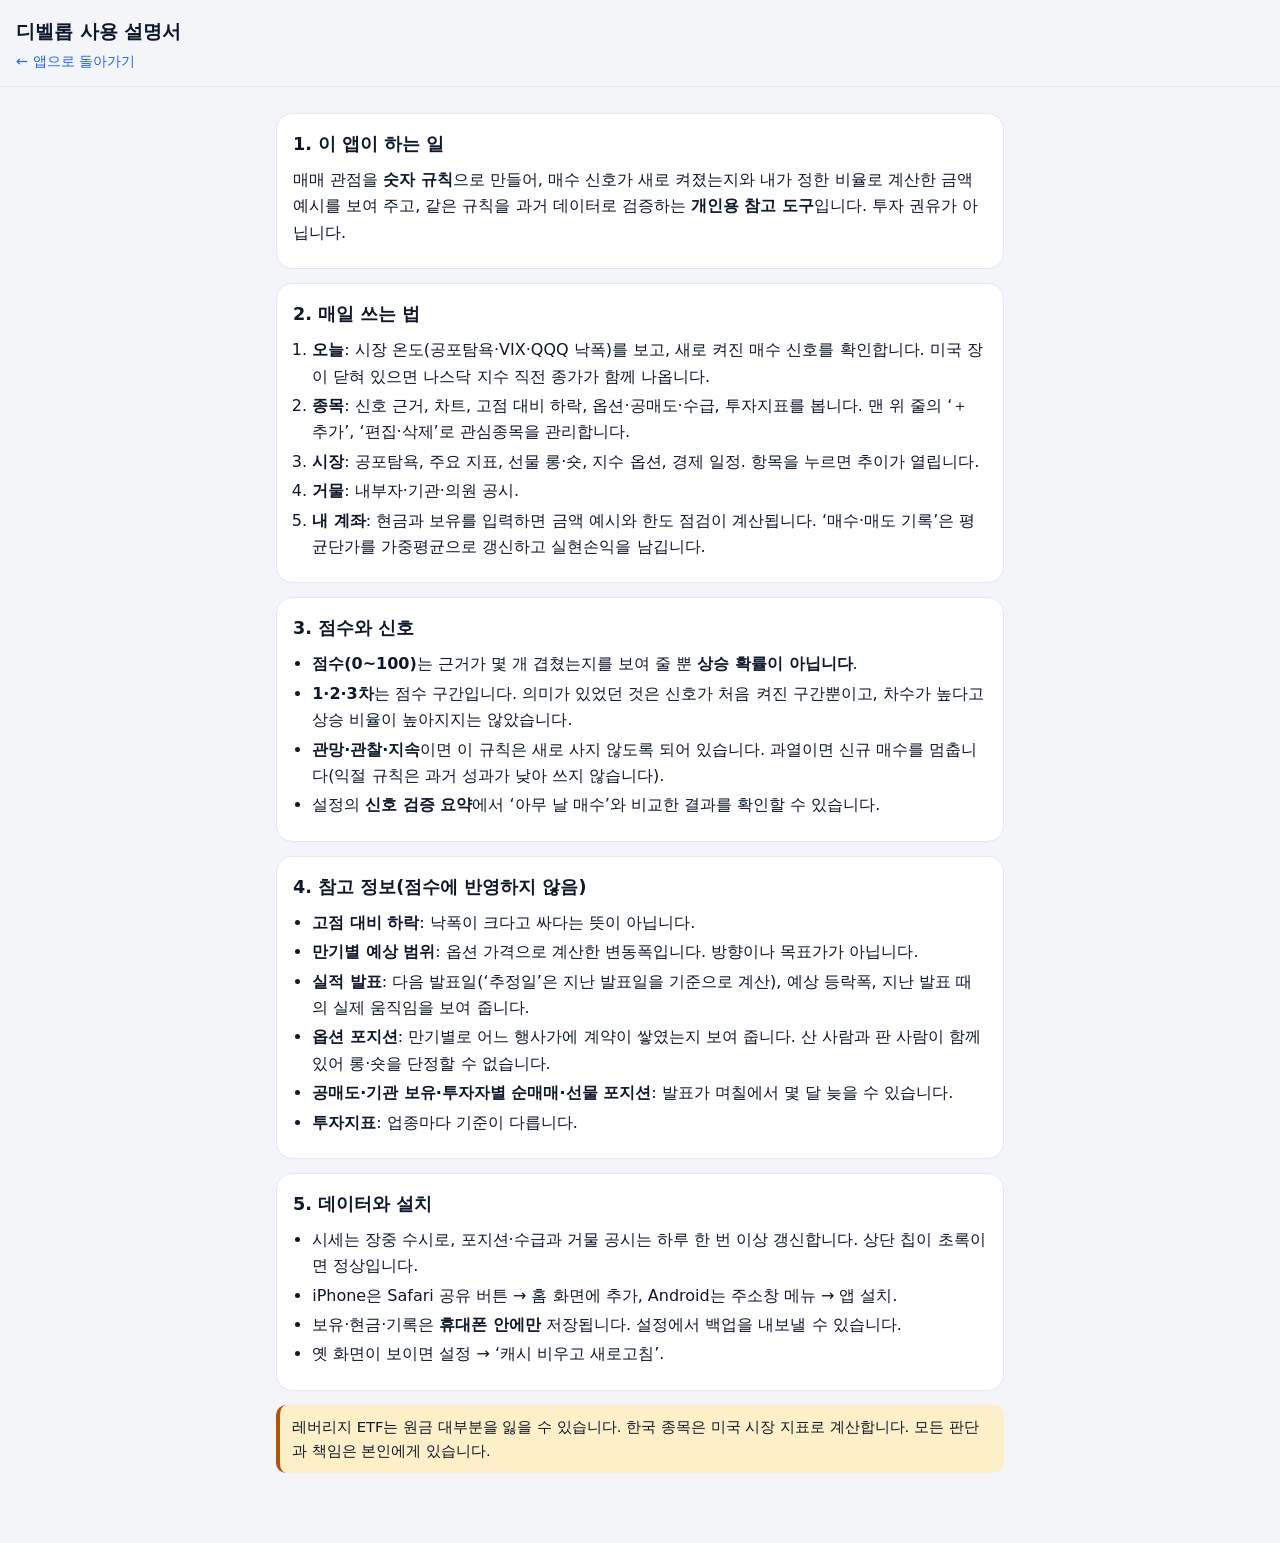
==== commit a0eb40a6: "옵션 가격 기준 만기별 예상 범위, 실적 발표 예정일·예상 폭·과거 반응 추가 Co-Authored-By: Claude Sonnet 5.5 <noreply@anthropic.com" ====
--- a/guide.html
+++ b/guide.html
@@ -42,6 +42,8 @@
 
 <section><h2>4. 참고 정보(점수에 반영하지 않음)</h2>
 <ul><li><b>고점 대비 하락</b>: 낙폭이 크다고 싸다는 뜻이 아닙니다.</li>
+<li><b>만기별 예상 범위</b>: 옵션 가격으로 계산한 변동폭입니다. 방향이나 목표가가 아닙니다.</li>
+<li><b>실적 발표</b>: 다음 발표일(‘추정일’은 지난 발표일을 기준으로 계산), 예상 등락폭, 지난 발표 때의 실제 움직임을 보여 줍니다.</li>
 <li><b>옵션 포지션</b>: 만기별로 어느 행사가에 계약이 쌓였는지 보여 줍니다. 산 사람과 판 사람이 함께 있어 롱·숏을 단정할 수 없습니다.</li>
 <li><b>공매도·기관 보유·투자자별 순매매·선물 포지션</b>: 발표가 며칠에서 몇 달 늦을 수 있습니다.</li>
 <li><b>투자지표</b>: 업종마다 기준이 다릅니다.</li></ul></section>
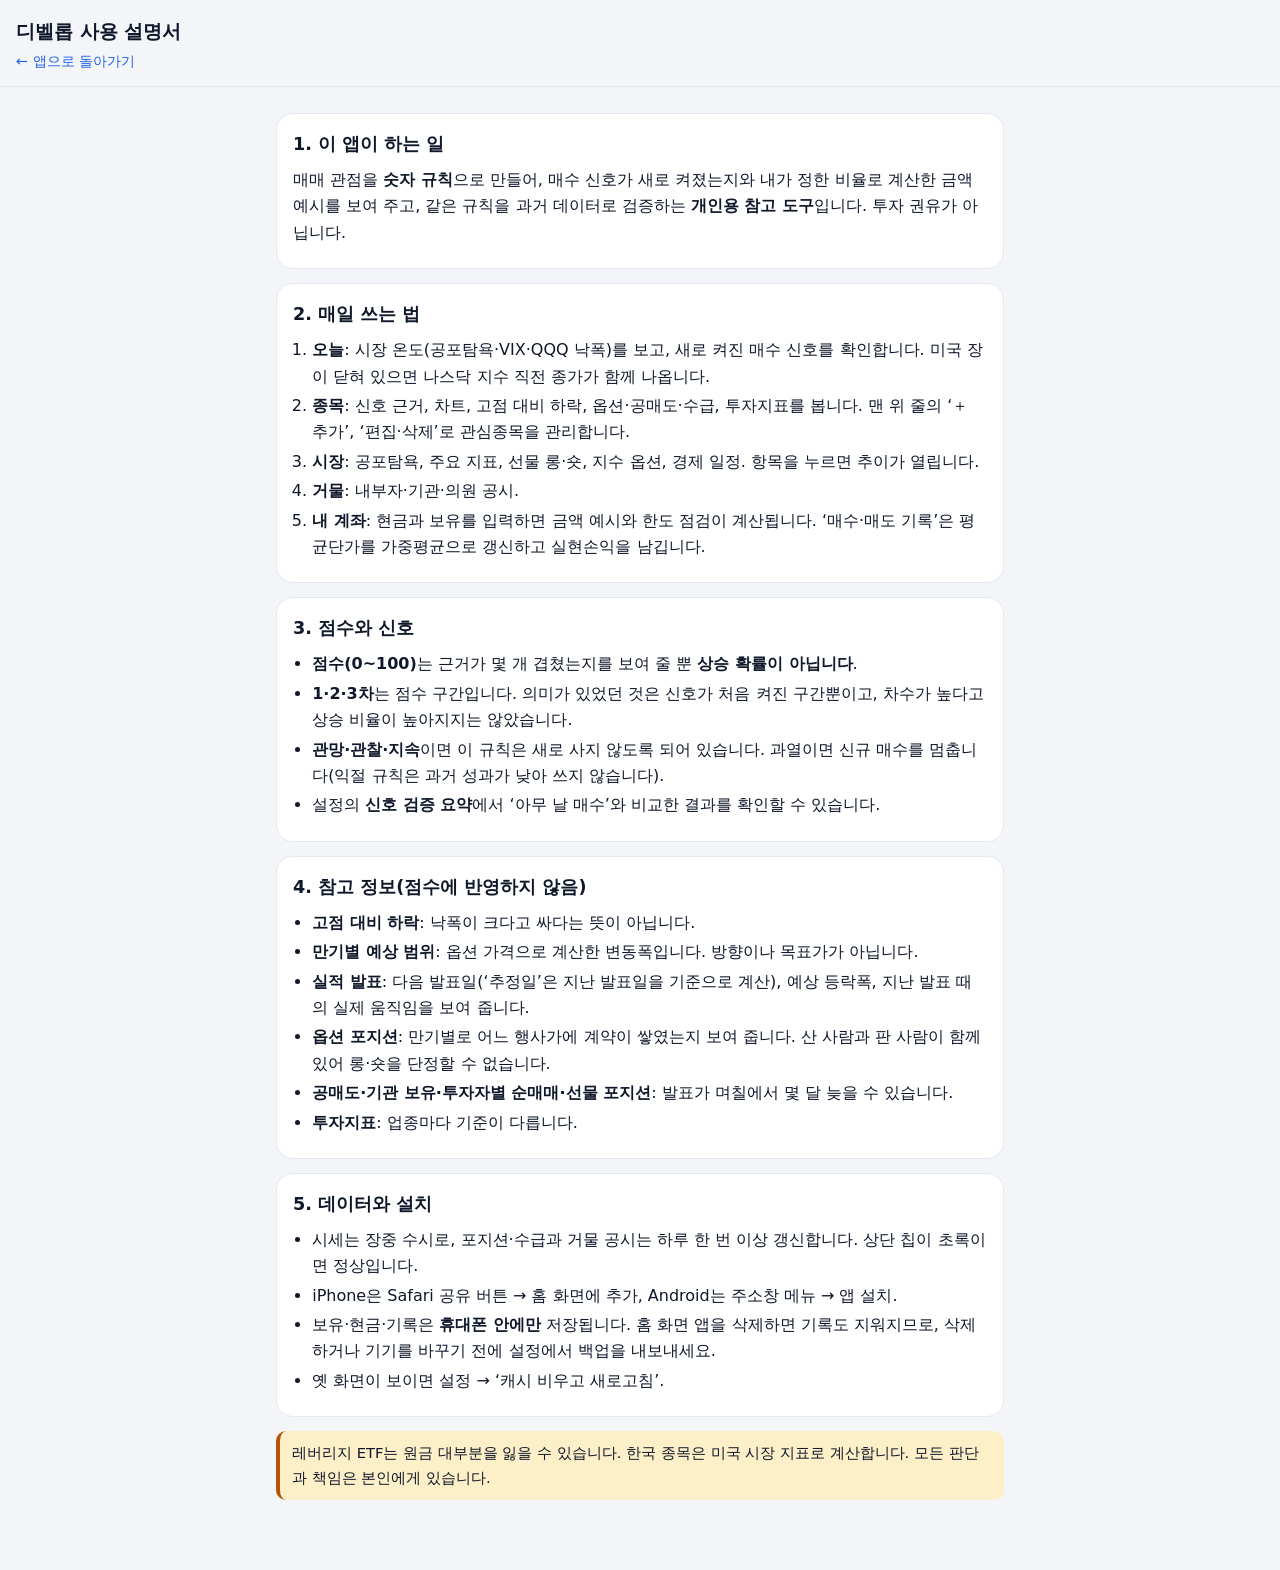
==== commit dc14f91f: "보안 강화: 쓰지 않는 AI 주소 삭제·속도 제한, 출력 이스케이프와 백업 검증, 개발 서버 파일 차단, 비밀 점검 확대 - 워커: /api/ai·AI 바인딩·실행 위치 지정 제거" ====
--- a/guide.html
+++ b/guide.html
@@ -3,6 +3,7 @@
 <head>
 <meta charset="utf-8">
 <meta name="viewport" content="width=device-width,initial-scale=1,viewport-fit=cover">
+<meta http-equiv="Content-Security-Policy" content="default-src 'self'; script-src 'none'; style-src 'self' 'unsafe-inline'; img-src 'self' data:; object-src 'none'; base-uri 'none'; form-action 'none'">
 <meta name="theme-color" content="#0f172a">
 <title>디벨롭 사용 설명서</title>
 <style>
@@ -51,7 +52,7 @@
 <section><h2>5. 데이터와 설치</h2>
 <ul><li>시세는 장중 수시로, 포지션·수급과 거물 공시는 하루 한 번 이상 갱신합니다. 상단 칩이 초록이면 정상입니다.</li>
 <li>iPhone은 Safari 공유 버튼 → 홈 화면에 추가, Android는 주소창 메뉴 → 앱 설치.</li>
-<li>보유·현금·기록은 <b>휴대폰 안에만</b> 저장됩니다. 설정에서 백업을 내보낼 수 있습니다.</li>
+<li>보유·현금·기록은 <b>휴대폰 안에만</b> 저장됩니다. 홈 화면 앱을 삭제하면 기록도 지워지므로, 삭제하거나 기기를 바꾸기 전에 설정에서 백업을 내보내세요.</li>
 <li>옛 화면이 보이면 설정 → ‘캐시 비우고 새로고침’.</li></ul></section>
 
 <div class="box">레버리지 ETF는 원금 대부분을 잃을 수 있습니다. 한국 종목은 미국 시장 지표로 계산합니다. 모든 판단과 책임은 본인에게 있습니다.</div>
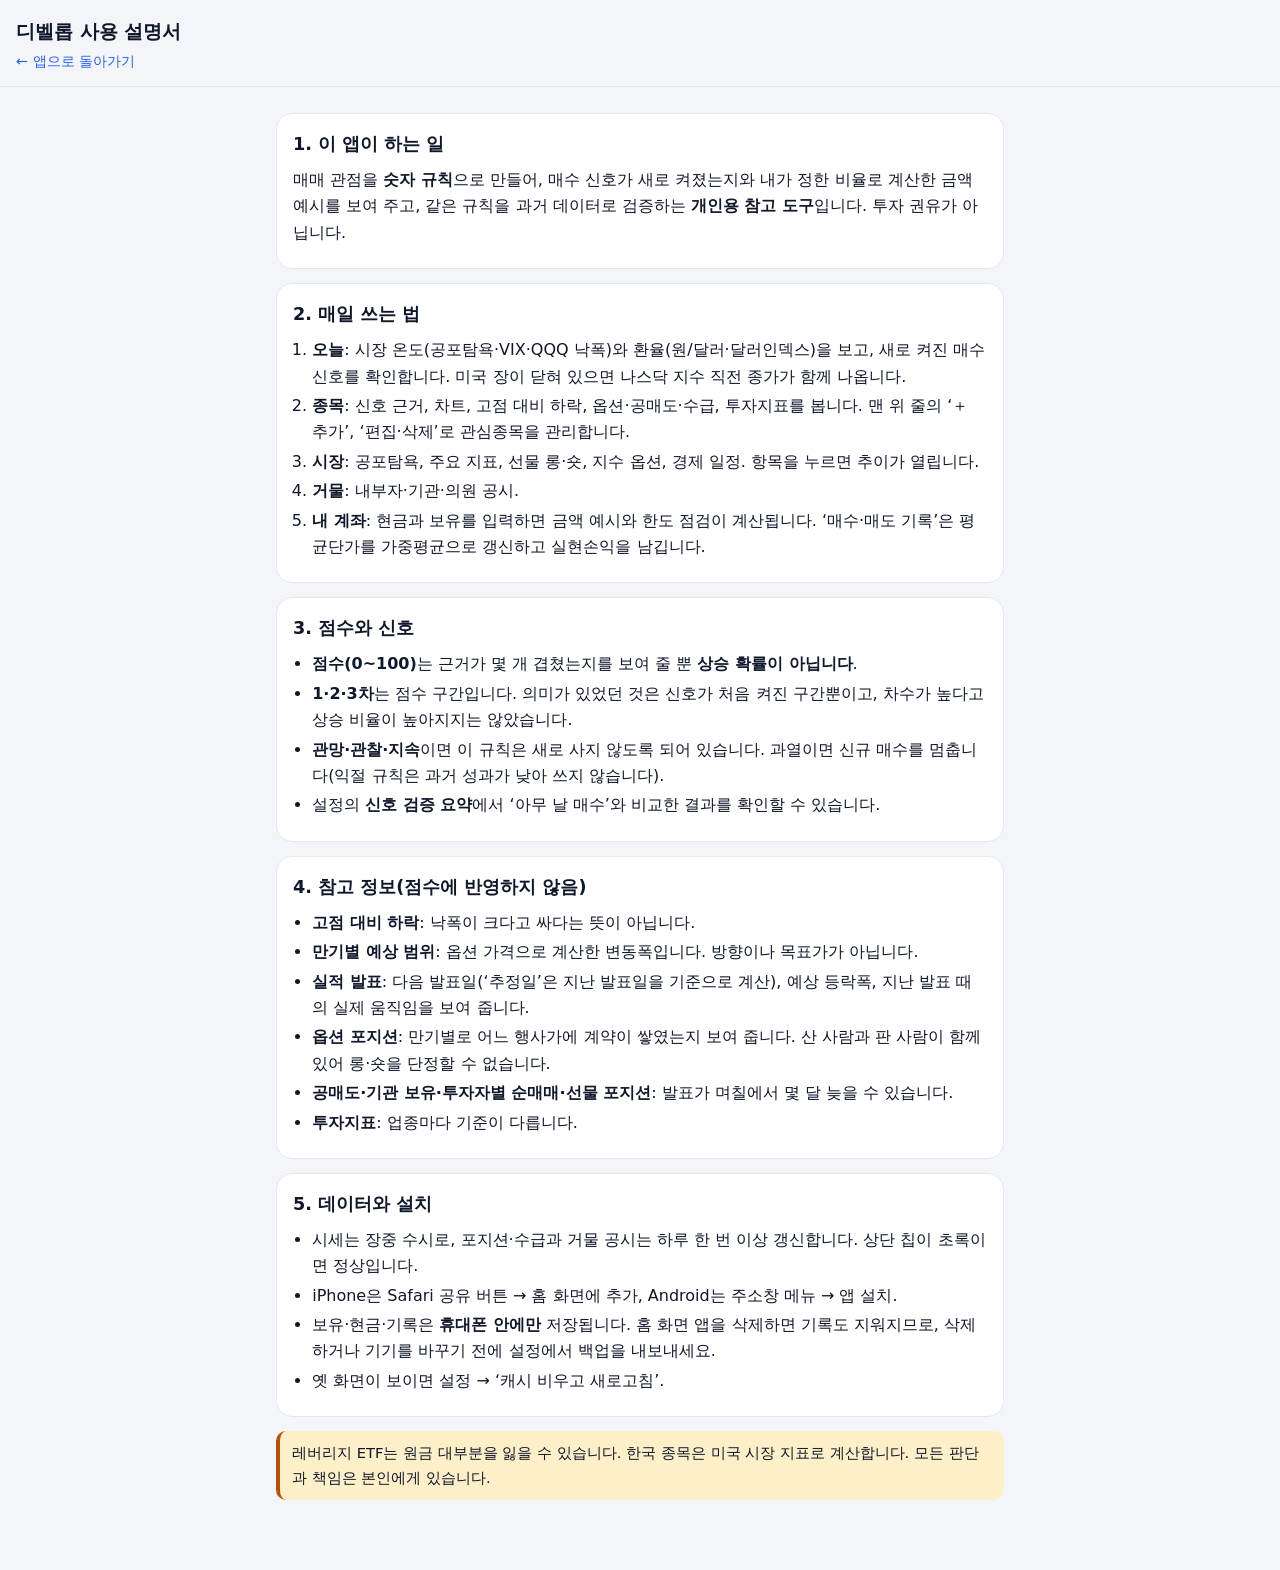
==== commit 4059788e: "오늘 탭에 환율 카드(원/달러·달러인덱스) 추가, 장중 환율 갱신 Co-Authored-By: Claude Sonnet 5.5 <noreply@anthropic.com>" ====
--- a/guide.html
+++ b/guide.html
@@ -29,7 +29,7 @@
 <p>매매 관점을 <b>숫자 규칙</b>으로 만들어, 매수 신호가 새로 켜졌는지와 내가 정한 비율로 계산한 금액 예시를 보여 주고, 같은 규칙을 과거 데이터로 검증하는 <b>개인용 참고 도구</b>입니다. 투자 권유가 아닙니다.</p></section>
 
 <section><h2>2. 매일 쓰는 법</h2>
-<ol><li><b>오늘</b>: 시장 온도(공포탐욕·VIX·QQQ 낙폭)를 보고, 새로 켜진 매수 신호를 확인합니다. 미국 장이 닫혀 있으면 나스닥 지수 직전 종가가 함께 나옵니다.</li>
+<ol><li><b>오늘</b>: 시장 온도(공포탐욕·VIX·QQQ 낙폭)와 환율(원/달러·달러인덱스)을 보고, 새로 켜진 매수 신호를 확인합니다. 미국 장이 닫혀 있으면 나스닥 지수 직전 종가가 함께 나옵니다.</li>
 <li><b>종목</b>: 신호 근거, 차트, 고점 대비 하락, 옵션·공매도·수급, 투자지표를 봅니다. 맨 위 줄의 ‘＋ 추가’, ‘편집·삭제’로 관심종목을 관리합니다.</li>
 <li><b>시장</b>: 공포탐욕, 주요 지표, 선물 롱·숏, 지수 옵션, 경제 일정. 항목을 누르면 추이가 열립니다.</li>
 <li><b>거물</b>: 내부자·기관·의원 공시.</li>
